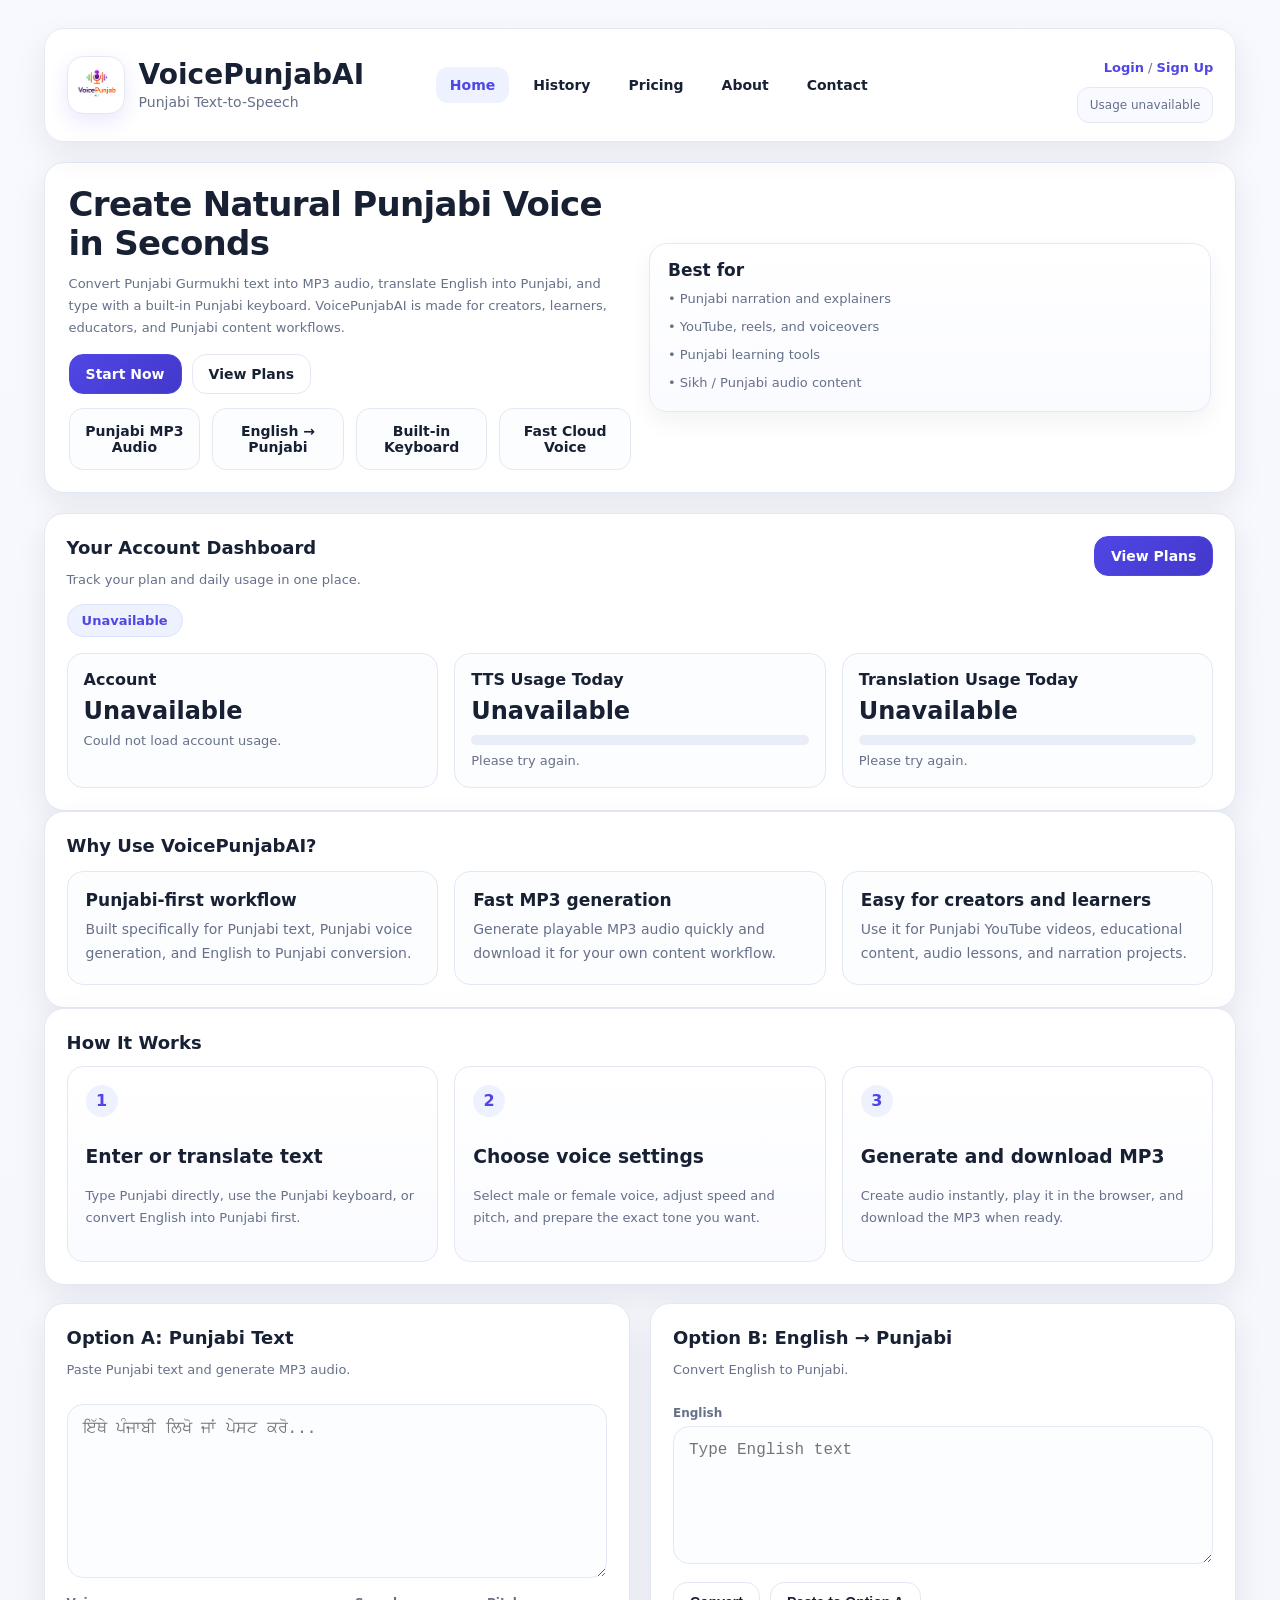
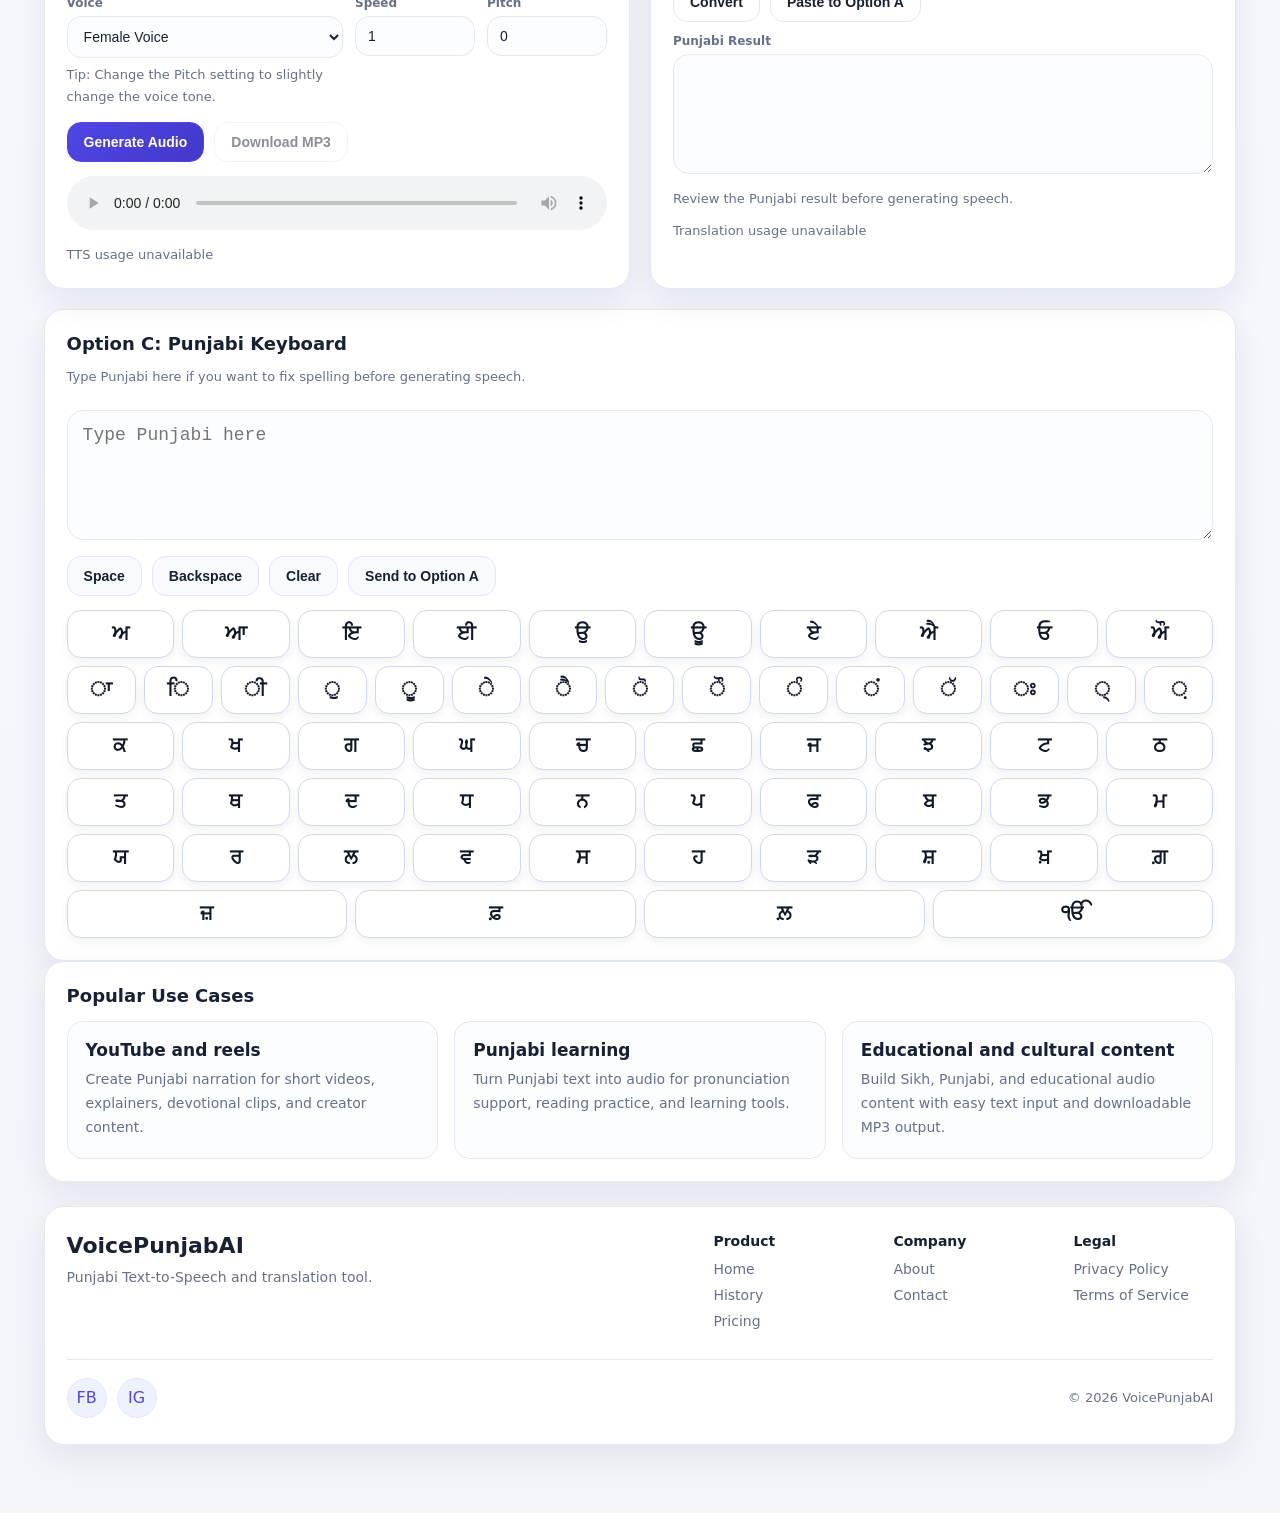
==== index.html @ 2df95a72 "voicepunjab frontend update" ====
<!DOCTYPE html>
<html lang="en">
<head>
  <meta charset="UTF-8" />
  <meta name="viewport" content="width=device-width, initial-scale=1.0" />
  <title>VoicePunjabAI Punjabi TTS</title>
  <meta
    name="description"
    content="VoicePunjabAI converts Punjabi Gurmukhi text into natural MP3 voice. Translate English to Punjabi, use the Punjabi keyboard, and download audio instantly."
  />
  <link rel="stylesheet" href="css/style.css" />
  <style>
    .usage-card {
      margin-top: 20px;
    }

    .usage-top {
      display: flex;
      justify-content: space-between;
      align-items: flex-start;
      gap: 16px;
      flex-wrap: wrap;
      margin-bottom: 16px;
    }

    .plan-badge {
      display: inline-flex;
      align-items: center;
      gap: 8px;
      padding: 8px 14px;
      border-radius: 999px;
      background: var(--primary-soft);
      color: var(--primary);
      border: 1px solid #dbe4ff;
      font-weight: 800;
      font-size: 13px;
    }

    .usage-grid {
      display: grid;
      grid-template-columns: repeat(3, 1fr);
      gap: 16px;
    }

    .usage-box {
      border: 1px solid var(--border);
      border-radius: 16px;
      padding: 16px;
      background: #fcfdff;
    }

    .usage-box h3 {
      margin: 0 0 8px;
      font-size: 16px;
    }

    .usage-big {
      font-size: 24px;
      font-weight: 800;
      margin: 6px 0;
    }

    .progress-wrap {
      width: 100%;
      height: 10px;
      background: #e9edf8;
      border-radius: 999px;
      overflow: hidden;
      margin-top: 10px;
    }

    .progress-bar {
      height: 100%;
      background: linear-gradient(135deg, var(--primary) 0%, var(--primary-dark) 100%);
      width: 0%;
      transition: width 0.3s ease;
    }

    .usage-note {
      margin-top: 6px;
      font-size: 13px;
      color: var(--muted);
      line-height: 1.5;
    }

    .upgrade-btn {
      text-decoration: none;
      display: inline-block;
      padding: 11px 16px;
      border-radius: 14px;
      font-weight: 800;
      font-size: 14px;
      background: linear-gradient(135deg, var(--primary) 0%, var(--primary-dark) 100%);
      border: 1px solid var(--primary);
      color: #fff;
      transition: .2s ease;
    }

    .upgrade-btn:hover {
      box-shadow: 0 10px 20px rgba(79,70,229,.24);
      transform: translateY(-1px);
    }

    .account-email {
      margin-top: 6px;
      font-size: 13px;
      color: var(--muted);
      word-break: break-word;
    }

    .header-right {
      display: flex;
      flex-direction: column;
      align-items: flex-end;
      gap: 8px;
      min-width: 260px;
    }

    .header-usage {
      font-size: 12px;
      color: var(--muted);
      text-align: right;
      line-height: 1.5;
      background: #f8faff;
      border: 1px solid var(--border);
      border-radius: 12px;
      padding: 8px 12px;
      max-width: 320px;
    }

    .header-usage strong {
      color: var(--text);
    }

    .feature-grid-3 {
      display: grid;
      grid-template-columns: repeat(3, 1fr);
      gap: 16px;
      margin-top: 14px;
    }

    .feature-box {
      border: 1px solid var(--border);
      border-radius: 16px;
      padding: 18px;
      background: #fcfdff;
    }

    .feature-box h3 {
      margin: 0 0 8px;
      font-size: 17px;
    }

    .feature-box p {
      margin: 0;
      color: var(--muted);
      line-height: 1.7;
      font-size: 14px;
    }

    .steps-grid {
      display: grid;
      grid-template-columns: repeat(3, 1fr);
      gap: 16px;
      margin-top: 12px;
    }

    .step-box {
      border: 1px solid var(--border);
      border-radius: 16px;
      padding: 18px;
      background: linear-gradient(180deg, #ffffff 0%, #fafbff 100%);
    }

    .step-no {
      display: inline-flex;
      align-items: center;
      justify-content: center;
      width: 32px;
      height: 32px;
      border-radius: 50%;
      background: var(--primary-soft);
      color: var(--primary);
      font-weight: 800;
      margin-bottom: 10px;
    }

    .trust-strip {
      display: grid;
      grid-template-columns: repeat(4, 1fr);
      gap: 12px;
      margin-top: 14px;
    }

    .trust-pill {
      border: 1px solid var(--border);
      border-radius: 14px;
      padding: 14px;
      background: #fcfdff;
      font-size: 14px;
      font-weight: 700;
      text-align: center;
    }

    .prefill-note {
      margin-top: 12px;
      padding: 12px 14px;
      border-radius: 14px;
      background: #eef7ff;
      border: 1px solid #d8e9ff;
      color: #24507a;
      display: none;
    }

    @media (max-width: 980px) {
      .header-right {
        width: 100%;
        align-items: flex-start;
      }

      .header-usage {
        text-align: left;
        max-width: 100%;
      }
    }

    @media (max-width: 900px) {
      .usage-grid,
      .feature-grid-3,
      .steps-grid,
      .trust-strip {
        grid-template-columns: 1fr;
      }
    }
  </style>
</head>
<body>
  <div class="wrap">

    <header class="topbar">
      <div class="brand">
        <a href="index.html" class="brand-link">
          <div class="logo-wrap">
            <img src="images/logo.png" alt="VoicePunjabAI logo" class="site-logo" />
          </div>
          <div>
            <div class="title">VoicePunjabAI</div>
            <div class="subtitle">Punjabi Text-to-Speech</div>
          </div>
        </a>
      </div>

      <nav class="nav">
        <a href="index.html" class="active">Home</a>
        <a href="history.html">History</a>
        <a href="pricing.html">Pricing</a>
        <a href="about.html">About</a>
        <a href="contact.html">Contact</a>
      </nav>

      <div class="header-right">
        <div id="authArea" class="small"></div>
        <div id="headerUsage" class="header-usage">Loading usage...</div>
      </div>
    </header>

    <section class="card hero-card">
      <div class="hero-flex">
        <div class="hero-left">
          <h1 class="hero-title">Create Natural Punjabi Voice in Seconds</h1>

          <p class="small hero-text">
            Convert Punjabi Gurmukhi text into MP3 audio, translate English into Punjabi,
            and type with a built-in Punjabi keyboard. VoicePunjabAI is made for creators,
            learners, educators, and Punjabi content workflows.
          </p>

          <div class="btnrow hero-actions">
            <a href="#toolStart" class="btn-link primary">Start Now</a>
            <a href="pricing.html" class="btn-link secondary">View Plans</a>
          </div>

          <div class="trust-strip">
            <div class="trust-pill">Punjabi MP3 Audio</div>
            <div class="trust-pill">English → Punjabi</div>
            <div class="trust-pill">Built-in Keyboard</div>
            <div class="trust-pill">Fast Cloud Voice</div>
          </div>
        </div>

        <div class="hero-right">
          <div class="hero-mini-box">
            <h3>Best for</h3>
            <p class="small">• Punjabi narration and explainers</p>
            <p class="small">• YouTube, reels, and voiceovers</p>
            <p class="small">• Punjabi learning tools</p>
            <p class="small">• Sikh / Punjabi audio content</p>
          </div>
        </div>
      </div>
    </section>

    <section class="card usage-card">
      <div class="usage-top">
        <div>
          <h2>Your Account Dashboard</h2>
          <p class="small">Track your plan and daily usage in one place.</p>
          <div class="plan-badge" id="planBadge">Guest Plan</div>
        </div>

        <div>
          <a href="pricing.html" class="upgrade-btn">View Plans</a>
        </div>
      </div>

      <div class="usage-grid">
        <div class="usage-box">
          <h3>Account</h3>
          <div class="usage-big" id="accountName">Guest User</div>
          <div class="usage-note" id="welcomeText">Using guest limits.</div>
          <div class="account-email" id="accountEmail"></div>
        </div>

        <div class="usage-box">
          <h3>TTS Usage Today</h3>
          <div class="usage-big" id="ttsUsageBig">0 / 0</div>
          <div class="progress-wrap">
            <div class="progress-bar" id="ttsProgress"></div>
          </div>
          <div class="usage-note" id="ttsUsageNote">Loading...</div>
        </div>

        <div class="usage-box">
          <h3>Translation Usage Today</h3>
          <div class="usage-big" id="translateUsageBig">0 / 0</div>
          <div class="progress-wrap">
            <div class="progress-bar" id="translateProgress"></div>
          </div>
          <div class="usage-note" id="translateUsageNote">Loading...</div>
        </div>
      </div>
    </section>

    <section class="card">
      <h2>Why Use VoicePunjabAI?</h2>
      <div class="feature-grid-3">
        <div class="feature-box">
          <h3>Punjabi-first workflow</h3>
          <p>
            Built specifically for Punjabi text, Punjabi voice generation, and English to Punjabi conversion.
          </p>
        </div>

        <div class="feature-box">
          <h3>Fast MP3 generation</h3>
          <p>
            Generate playable MP3 audio quickly and download it for your own content workflow.
          </p>
        </div>

        <div class="feature-box">
          <h3>Easy for creators and learners</h3>
          <p>
            Use it for Punjabi YouTube videos, educational content, audio lessons, and narration projects.
          </p>
        </div>
      </div>
    </section>

    <section class="card">
      <h2>How It Works</h2>
      <div class="steps-grid">
        <div class="step-box">
          <div class="step-no">1</div>
          <h3>Enter or translate text</h3>
          <p class="small">
            Type Punjabi directly, use the Punjabi keyboard, or convert English into Punjabi first.
          </p>
        </div>

        <div class="step-box">
          <div class="step-no">2</div>
          <h3>Choose voice settings</h3>
          <p class="small">
            Select male or female voice, adjust speed and pitch, and prepare the exact tone you want.
          </p>
        </div>

        <div class="step-box">
          <div class="step-no">3</div>
          <h3>Generate and download MP3</h3>
          <p class="small">
            Create audio instantly, play it in the browser, and download the MP3 when ready.
          </p>
        </div>
      </div>
    </section>

    <main class="grid" id="toolStart">
      <section class="card">
        <div class="option-head">
          <div>
            <h2>Option A: Punjabi Text</h2>
            <p class="small">Paste Punjabi text and generate MP3 audio.</p>
          </div>
        </div>

        <div id="prefillNote" class="prefill-note">
          Previous history item loaded here. Review it and generate again if needed.
        </div>

        <textarea
          id="textA"
          rows="8"
          placeholder="ਇੱਥੇ ਪੰਜਾਬੀ ਲਿਖੋ ਜਾਂ ਪੇਸਟ ਕਰੋ..."
        ></textarea>

        <div class="row3">
          <div>
            <label>Voice</label>
            <select id="voiceA">
              <option value="pa-IN-Standard-A">Female Voice</option>
              <option value="pa-IN-Standard-B">Male Voice</option>
            </select>
            <div class="small" style="margin-top:6px;">
              Tip: Change the Pitch setting to slightly change the voice tone.
            </div>
          </div>

          <div>
            <label>Speed</label>
            <input id="speedA" type="number" value="1" step="0.1" min="0.75" max="1.25" />
          </div>

          <div>
            <label>Pitch</label>
            <input id="pitchA" type="number" value="0" min="-5" max="5" />
          </div>
        </div>

        <div class="btnrow">
          <button id="btnGenA" class="primary" type="button">Generate Audio</button>
          <button id="btnDlA" type="button" disabled>Download MP3</button>
        </div>

        <audio id="playerA" controls preload="none"></audio>

        <div id="ttsUsage" class="small">TTS usage today: loading...</div>
      </section>

      <section class="card">
        <div class="option-head">
          <div>
            <h2>Option B: English → Punjabi</h2>
            <p class="small">Convert English to Punjabi.</p>
          </div>
        </div>

        <label class="labelBlock">English</label>
        <textarea
          id="textB"
          rows="6"
          placeholder="Type English text"
        ></textarea>

        <div class="btnrow">
          <button id="btnConvert" type="button">Convert</button>
          <button id="btnPasteToA" type="button">Paste to Option A</button>
        </div>

        <label class="labelBlock">Punjabi Result</label>
        <textarea id="convertedB" rows="5"></textarea>

        <div id="convertNote" class="small">Review the Punjabi result before generating speech.</div>
        <div id="translateUsage" class="small">Translation usage today: loading...</div>
      </section>
    </main>

    <section class="card keyboard-card">
      <div class="option-head">
        <div>
          <h2>Option C: Punjabi Keyboard</h2>
          <div class="small keyboard-help">
            Type Punjabi here if you want to fix spelling before generating speech.
          </div>
        </div>
      </div>

      <textarea id="keyboardText" rows="4" placeholder="Type Punjabi here"></textarea>

      <div class="btnrow keyboard-actions">
        <button id="btnSpace" type="button">Space</button>
        <button id="btnBackspace" type="button">Backspace</button>
        <button id="btnClearKeyboard" type="button">Clear</button>
        <button id="btnSendKeyboardToA" type="button">Send to Option A</button>
      </div>

      <div id="keyboard" class="keyboard"></div>
    </section>

    <section class="card">
      <h2>Popular Use Cases</h2>
      <div class="feature-grid-3">
        <div class="feature-box">
          <h3>YouTube and reels</h3>
          <p>Create Punjabi narration for short videos, explainers, devotional clips, and creator content.</p>
        </div>

        <div class="feature-box">
          <h3>Punjabi learning</h3>
          <p>Turn Punjabi text into audio for pronunciation support, reading practice, and learning tools.</p>
        </div>

        <div class="feature-box">
          <h3>Educational and cultural content</h3>
          <p>Build Sikh, Punjabi, and educational audio content with easy text input and downloadable MP3 output.</p>
        </div>
      </div>
    </section>

    <footer class="site-footer">
      <div class="footer-top">
        <div class="footer-brand">
          <div class="footer-title">VoicePunjabAI</div>
          <p class="footer-text">Punjabi Text-to-Speech and translation tool.</p>
        </div>

        <div class="footer-links">
          <div class="footer-col">
            <h3>Product</h3>
            <a href="index.html">Home</a>
            <a href="history.html">History</a>
            <a href="pricing.html">Pricing</a>
          </div>

          <div class="footer-col">
            <h3>Company</h3>
            <a href="about.html">About</a>
            <a href="contact.html">Contact</a>
          </div>

          <div class="footer-col">
            <h3>Legal</h3>
            <a href="privacy.html">Privacy Policy</a>
            <a href="terms.html">Terms of Service</a>
          </div>
        </div>
      </div>

      <div class="footer-bottom">
        <div class="socials">
          <a
            href="https://www.facebook.com/profile.php?id=61582754938512"
            class="social-icon"
            target="_blank"
            rel="noopener noreferrer"
            aria-label="Facebook"
          >FB</a>

          <a
            href="https://www.instagram.com/voicepunjabai/"
            class="social-icon"
            target="_blank"
            rel="noopener noreferrer"
            aria-label="Instagram"
          >IG</a>
        </div>

        <div class="footer-note">© 2026 VoicePunjabAI</div>
      </div>
    </footer>
  </div>

  <script>
    const CLOUD_RUN = "https://voicepunjab-api-777821135954.us-central1.run.app";
    const API_BASE = CLOUD_RUN;

    const textA = document.getElementById("textA");
    const voiceA = document.getElementById("voiceA");
    const speedA = document.getElementById("speedA");
    const pitchA = document.getElementById("pitchA");
    const btnGenA = document.getElementById("btnGenA");
    const btnDlA = document.getElementById("btnDlA");
    const playerA = document.getElementById("playerA");

    const textB = document.getElementById("textB");
    const btnConvert = document.getElementById("btnConvert");
    const btnPasteToA = document.getElementById("btnPasteToA");
    const convertedB = document.getElementById("convertedB");
    const convertNote = document.getElementById("convertNote");

    const keyboardText = document.getElementById("keyboardText");
    const keyboard = document.getElementById("keyboard");
    const btnSpace = document.getElementById("btnSpace");
    const btnBackspace = document.getElementById("btnBackspace");
    const btnClearKeyboard = document.getElementById("btnClearKeyboard");
    const btnSendKeyboardToA = document.getElementById("btnSendKeyboardToA");

    const ttsUsage = document.getElementById("ttsUsage");
    const translateUsage = document.getElementById("translateUsage");
    const authArea = document.getElementById("authArea");
    const headerUsage = document.getElementById("headerUsage");

    const planBadge = document.getElementById("planBadge");
    const accountName = document.getElementById("accountName");
    const accountEmail = document.getElementById("accountEmail");
    const welcomeText = document.getElementById("welcomeText");
    const ttsUsageBig = document.getElementById("ttsUsageBig");
    const ttsProgress = document.getElementById("ttsProgress");
    const ttsUsageNote = document.getElementById("ttsUsageNote");
    const translateUsageBig = document.getElementById("translateUsageBig");
    const translateProgress = document.getElementById("translateProgress");
    const translateUsageNote = document.getElementById("translateUsageNote");
    const prefillNote = document.getElementById("prefillNote");

    let lastAudioUrl = "";

    function getToken() {
      return localStorage.getItem("vp_token") || "";
    }

    function getSavedUser() {
      try {
        return JSON.parse(localStorage.getItem("vp_user") || "null");
      } catch {
        return null;
      }
    }

    function logoutUser() {
      localStorage.removeItem("vp_token");
      localStorage.removeItem("vp_user");
      window.location.href = "index.html";
    }

    function renderAuthArea() {
      const user = getSavedUser();

      if (user) {
        authArea.innerHTML = `
          Logged in as <strong>${user.name}</strong> (${user.plan})
          <button id="logoutBtn" type="button" style="margin-left:10px;">Logout</button>
        `;
        const logoutBtn = document.getElementById("logoutBtn");
        if (logoutBtn) {
          logoutBtn.addEventListener("click", logoutUser);
        }
      } else {
        authArea.innerHTML = `
          <a href="login.html">Login</a> /
          <a href="signup.html">Sign Up</a>
        `;
      }
    }

    function capitalizePlan(plan) {
      if (!plan) return "Guest";
      return plan.charAt(0).toUpperCase() + plan.slice(1);
    }

    function applyHistoryDraft() {
      try {
        const raw = sessionStorage.getItem("vp_history_draft");
        if (!raw) return;

        const draft = JSON.parse(raw);
        if (draft && typeof draft === "object") {
          textA.value = draft.original_text || "";
          voiceA.value = draft.voice || "pa-IN-Standard-A";
          speedA.value = String(draft.speed ?? 1);
          pitchA.value = String(draft.pitch ?? 0);

          prefillNote.style.display = "block";

          setTimeout(() => {
            document.getElementById("toolStart")?.scrollIntoView({ behavior: "smooth" });
          }, 150);
        }

        sessionStorage.removeItem("vp_history_draft");
      } catch (err) {
        sessionStorage.removeItem("vp_history_draft");
      }
    }

    async function checkHealth() {
      try {
        await fetch(API_BASE + "/health", { cache: "no-store" });
      } catch (err) {
        console.log("Health check failed");
      }
    }

    async function loadUsage() {
      try {
        const token = getToken();
        const user = getSavedUser();

        const res = await fetch(API_BASE + "/api/usage", {
          cache: "no-store",
          headers: token
            ? { Authorization: "Bearer " + token }
            : {}
        });

        if (!res.ok) throw new Error("usage failed");

        const data = await res.json();

        const ttsPercent = data.tts.limit
          ? Math.min(100, Math.round((data.tts.used / data.tts.limit) * 100))
          : 0;

        const translatePercent = data.translate.limit
          ? Math.min(100, Math.round((data.translate.used / data.translate.limit) * 100))
          : 0;

        ttsUsage.textContent =
          "TTS usage today: " +
          data.tts.used +
          " / " +
          data.tts.limit +
          " characters (" +
          data.tts.remaining +
          " left)";

        translateUsage.textContent =
          "Translation usage today: " +
          data.translate.used +
          " / " +
          data.translate.limit +
          " characters (" +
          data.translate.remaining +
          " left)";

        headerUsage.innerHTML =
          "<strong>Plan:</strong> " + capitalizePlan(data.plan) +
          " &nbsp;|&nbsp; <strong>TTS:</strong> " + data.tts.used + "/" + data.tts.limit +
          " &nbsp;|&nbsp; <strong>Translate:</strong> " + data.translate.used + "/" + data.translate.limit;

        planBadge.textContent = capitalizePlan(data.plan) + " Plan";
        accountName.textContent = user?.name || "Guest User";
        accountEmail.textContent = user?.email || "";
        welcomeText.textContent =
          data.plan === "guest"
            ? "Using guest limits."
            : "Your account usage is tracked by plan.";

        ttsUsageBig.textContent = `${data.tts.used} / ${data.tts.limit}`;
        ttsProgress.style.width = ttsPercent + "%";
        ttsUsageNote.textContent = `${data.tts.remaining} characters left today`;

        translateUsageBig.textContent = `${data.translate.used} / ${data.translate.limit}`;
        translateProgress.style.width = translatePercent + "%";
        translateUsageNote.textContent = `${data.translate.remaining} characters left today`;
      } catch (e) {
        ttsUsage.textContent = "TTS usage unavailable";
        translateUsage.textContent = "Translation usage unavailable";

        headerUsage.textContent = "Usage unavailable";

        planBadge.textContent = "Unavailable";
        accountName.textContent = "Unavailable";
        accountEmail.textContent = "";
        welcomeText.textContent = "Could not load account usage.";
        ttsUsageBig.textContent = "Unavailable";
        translateUsageBig.textContent = "Unavailable";
        ttsUsageNote.textContent = "Please try again.";
        translateUsageNote.textContent = "Please try again.";
        ttsProgress.style.width = "0%";
        translateProgress.style.width = "0%";
      }
    }

    async function convertEnglishToPunjabi() {
      const raw = textB.value.trim();
      if (!raw) {
        convertedB.value = "";
        convertNote.textContent = "Please type English text first.";
        return;
      }

      convertNote.textContent = "Converting...";

      try {
        const token = getToken();

        const res = await fetch(API_BASE + "/api/convert", {
          method: "POST",
          headers: {
            "Content-Type": "application/json",
            ...(token ? { Authorization: "Bearer " + token } : {})
          },
          body: JSON.stringify({
            text: raw,
            mode: "english"
          })
        });

        const data = await res.json();

        if (!res.ok) {
          throw new Error(data.note || data.error || "Convert failed");
        }

        convertedB.value = data.gurmukhi || "";
        convertNote.textContent = data.note || "Converted successfully.";
        loadUsage();
      } catch (err) {
        convertedB.value = raw;
        convertNote.textContent = err.message || "Convert failed.";
      }
    }

    async function generateTTS() {
      const text = textA.value.trim();
      if (!text) {
        alert("Please type or paste Punjabi text first.");
        return;
      }

      btnGenA.disabled = true;
      btnDlA.disabled = true;
      lastAudioUrl = "";

      try {
        const token = getToken();

        const res = await fetch(API_BASE + "/api/tts", {
          method: "POST",
          headers: {
            "Content-Type": "application/json",
            ...(token ? { Authorization: "Bearer " + token } : {})
          },
          body: JSON.stringify({
            text: text,
            voice: voiceA.value,
            speed: Number(speedA.value || 1),
            pitch: Number(pitchA.value || 0)
          })
        });

        const data = await res.json();

        if (!res.ok) {
          throw new Error(data.error || data.details || "TTS failed");
        }

        if (!data.audioBase64) {
          throw new Error("No audio returned from server.");
        }

        const audioSrc = `data:audio/mp3;base64,${data.audioBase64}`;
        lastAudioUrl = audioSrc;

        playerA.src = audioSrc;
        playerA.load();

        try {
          await playerA.play();
        } catch (playErr) {
          console.log("Audio autoplay blocked until user interacts again.");
        }

        btnDlA.disabled = false;
        loadUsage();
      } catch (err) {
        alert("TTS failed: " + (err.message || "Unknown error"));
        console.error(err);
      } finally {
        btnGenA.disabled = false;
      }
    }

    function insertAtCursor(textarea, value) {
      const start = textarea.selectionStart;
      const end = textarea.selectionEnd;
      const current = textarea.value;

      textarea.value = current.slice(0, start) + value + current.slice(end);
      textarea.focus();
      textarea.selectionStart = textarea.selectionEnd = start + value.length;
    }

    const rows = [
      ["ਅ","ਆ","ਇ","ਈ","ਉ","ਊ","ਏ","ਐ","ਓ","ਔ"],
      ["ਾ","ਿ","ੀ","ੁ","ੂ","ੇ","ੈ","ੋ","ੌ","ੰ","ਂ","ੱ","ਃ","੍","਼"],
      ["ਕ","ਖ","ਗ","ਘ","ਚ","ਛ","ਜ","ਝ","ਟ","ਠ"],
      ["ਤ","ਥ","ਦ","ਧ","ਨ","ਪ","ਫ","ਬ","ਭ","ਮ"],
      ["ਯ","ਰ","ਲ","ਵ","ਸ","ਹ","ੜ","ਸ਼","ਖ਼","ਗ਼"],
      ["ਜ਼","ਫ਼","ਲ਼","ੴ"]
    ];

    function buildKeyboard() {
      keyboard.innerHTML = "";

      rows.forEach(r => {
        const row = document.createElement("div");
        row.className = "keyboard-row";

        r.forEach(c => {
          const b = document.createElement("button");
          b.className = "key";
          b.type = "button";
          b.textContent = c;
          b.addEventListener("click", () => insertAtCursor(keyboardText, c));
          row.appendChild(b);
        });

        keyboard.appendChild(row);
      });
    }

    btnConvert.addEventListener("click", convertEnglishToPunjabi);

    btnPasteToA.addEventListener("click", () => {
      textA.value = convertedB.value;
      textA.focus();
    });

    btnGenA.addEventListener("click", generateTTS);

    btnDlA.addEventListener("click", () => {
      if (!lastAudioUrl) return;
      const a = document.createElement("a");
      a.href = lastAudioUrl;
      a.download = "voicepunjab.mp3";
      a.click();
    });

    btnSpace.addEventListener("click", () => {
      insertAtCursor(keyboardText, " ");
    });

    btnBackspace.addEventListener("click", () => {
      const start = keyboardText.selectionStart;
      const end = keyboardText.selectionEnd;
      const current = keyboardText.value;

      if (start !== end) {
        keyboardText.value = current.slice(0, start) + current.slice(end);
        keyboardText.selectionStart = keyboardText.selectionEnd = start;
      } else if (start > 0) {
        keyboardText.value = current.slice(0, start - 1) + current.slice(end);
        keyboardText.selectionStart = keyboardText.selectionEnd = start - 1;
      }

      keyboardText.focus();
    });

    btnClearKeyboard.addEventListener("click", () => {
      keyboardText.value = "";
      keyboardText.focus();
    });

    btnSendKeyboardToA.addEventListener("click", () => {
      textA.value = keyboardText.value;
      textA.focus();
    });

    buildKeyboard();
    renderAuthArea();
    applyHistoryDraft();
    checkHealth();
    loadUsage();
  </script>
</body>
</html>
---- css/style.css ----
:root{
  --bg:#f5f7fc;
  --card:#ffffff;
  --text:#182033;
  --muted:#667089;
  --border:#e3e8f4;
  --shadow:0 12px 32px rgba(15, 23, 42, 0.08);
  --radius:20px;
  --primary:#4f46e5;
  --primary-dark:#4338ca;
  --primary-soft:#eef2ff;
  --success-bg:#ecfdf3;
  --success-border:#bbf7d0;
  --success-text:#15803d;
  --danger-bg:#fff1f2;
  --danger-border:#fecdd3;
  --danger-text:#be123c;
}

*{
  box-sizing:border-box;
}

html{
  scroll-behavior:smooth;
}

body{
  margin:0;
  font-family:Inter, system-ui, -apple-system, Segoe UI, Roboto, Arial, sans-serif;
  background:linear-gradient(180deg,#f8f9ff 0%, #f3f5fb 100%);
  color:var(--text);
}

.wrap{
  max-width:1400px;
  width:96%;
  margin:28px auto;
  padding:0 18px 40px;
}

.topbar{
  display:grid;
  grid-template-columns:auto 1fr auto;
  align-items:center;
  gap:18px;
  padding:18px 22px;
  border-radius:var(--radius);
  background:rgba(255,255,255,0.9);
  box-shadow:var(--shadow);
  border:1px solid var(--border);
  backdrop-filter:blur(10px);
}

.brand{
  display:flex;
  align-items:center;
  gap:14px;
  justify-self:start;
}

.brand-link{
  display:flex;
  align-items:center;
  gap:14px;
  text-decoration:none;
  color:inherit;
}

.logo-wrap{
  width:58px;
  height:58px;
  border-radius:16px;
  background:#ffffff;
  border:1px solid var(--border);
  box-shadow:0 8px 20px rgba(79,70,229,.12);
  display:flex;
  align-items:center;
  justify-content:center;
  overflow:hidden;
  flex-shrink:0;
}

.site-logo{
  width:100%;
  height:100%;
  object-fit:contain;
  display:block;
}

.title{
  font-weight:800;
  font-size:28px;
  line-height:1.1;
}

.subtitle{
  color:var(--muted);
  font-size:14px;
  margin-top:3px;
}

.nav{
  display:flex;
  align-items:center;
  gap:10px;
  flex-wrap:wrap;
  justify-content:center;
  flex:1;
}

.nav a{
  text-decoration:none;
  color:var(--text);
  font-size:14px;
  font-weight:700;
  padding:10px 14px;
  border-radius:12px;
  transition:.2s ease;
}

.nav a:hover{
  background:var(--primary-soft);
  color:var(--primary);
}

.nav a.active{
  background:var(--primary-soft);
  color:var(--primary);
}

.header-right{
  display:flex;
  align-items:center;
  gap:14px;
  justify-self:end;
}

.status{
  padding:10px 14px;
  border-radius:999px;
  border:1px solid var(--border);
  background:#f7f8fd;
  color:var(--muted);
  font-weight:700;
  font-size:13px;
  justify-self:end;
}

.status.ok{
  background:var(--success-bg);
  border-color:var(--success-border);
  color:var(--success-text);
}

.status.bad{
  background:var(--danger-bg);
  border-color:var(--danger-border);
  color:var(--danger-text);
}

.intro-strip{
  margin-top:16px;
  padding:14px 18px;
  border-radius:16px;
  background:linear-gradient(90deg,#eef2ff 0%, #f8faff 100%);
  border:1px solid #dbe4ff;
  color:#334155;
  box-shadow:0 6px 20px rgba(79,70,229,.06);
}

.intro-strip p{
  margin:0;
  font-size:14px;
  line-height:1.7;
}

.grid{
  margin-top:18px;
  display:grid;
  grid-template-columns:1fr 1fr;
  gap:20px;
}

.card{
  background:var(--card);
  border:1px solid var(--border);
  border-radius:var(--radius);
  box-shadow:var(--shadow);
  padding:22px;
}

.hero-card{
  margin-top:20px;
  padding:22px 24px;
}

.hero-flex{
  display:flex;
  flex-wrap:wrap;
  gap:18px;
  align-items:center;
  justify-content:space-between;
}

.hero-left{
  flex:1;
  min-width:280px;
}

.hero-right{
  flex:1;
  min-width:260px;
}

.hero-title{
  margin:0 0 10px;
  font-size:34px;
  line-height:1.15;
  font-weight:800;
  letter-spacing:-0.02em;
}

.hero-text{
  font-size:15px;
  max-width:680px;
  margin-top:0;
  line-height:1.7;
}

.hero-actions{
  margin-top:14px;
}

.btn-link{
  text-decoration:none;
  display:inline-block;
  padding:11px 16px;
  border-radius:14px;
  font-weight:800;
  font-size:14px;
  transition:.2s ease;
}

.btn-link.primary{
  background:linear-gradient(135deg,var(--primary) 0%, var(--primary-dark) 100%);
  border:1px solid var(--primary);
  color:#fff;
}

.btn-link.primary:hover{
  box-shadow:0 10px 20px rgba(79,70,229,.24);
  transform:translateY(-1px);
}

.btn-link.secondary{
  border:1px solid var(--border);
  color:var(--text);
  background:#fff;
}

.btn-link.secondary:hover{
  transform:translateY(-1px);
  box-shadow:0 8px 18px rgba(15,23,42,.08);
}

.hero-mini-box{
  border:1px solid var(--border);
  border-radius:18px;
  padding:16px 18px;
  background:linear-gradient(180deg,#ffffff 0%, #fafbff 100%);
  box-shadow:0 10px 24px rgba(15,23,42,.05);
}

.hero-mini-box h3{
  margin:0 0 8px;
  font-size:17px;
}

.hero-mini-box p{
  margin:6px 0 0;
}

.keyboard-card{
  margin-top:20px;
  width:100%;
}

.compact-keyboard-card{
  margin-top:20px;
}

.help-section{
  margin-top:20px;
}

.feature-section{
  margin-top:20px;
}

.page-section{
  margin-top:20px;
}

.page-section p.small{
  max-width:900px;
}

h2{
  margin:0 0 10px;
  font-size:18px;
  line-height:1.3;
}

.option-head{
  display:flex;
  align-items:flex-start;
  justify-content:space-between;
  gap:16px;
  flex-wrap:wrap;
  margin-bottom:10px;
}

.option-tags{
  display:flex;
  gap:8px;
  flex-wrap:wrap;
}

.option-tag{
  padding:8px 12px;
  border-radius:999px;
  background:#eef2ff;
  color:var(--primary);
  border:1px solid #dbe4ff;
  font-size:12px;
  font-weight:700;
  white-space:nowrap;
}

textarea{
  width:100%;
  border:1px solid var(--border);
  border-radius:16px;
  padding:14px 15px;
  font-size:16px;
  resize:vertical;
  outline:none;
  background:#fcfdff;
  color:var(--text);
  transition:.2s ease;
}

textarea:focus,
select:focus,
input:focus{
  border-color:#c7d2fe;
  box-shadow:0 0 0 4px rgba(79,70,229,0.08);
}

#keyboardText{
  font-size:18px;
  min-height:130px;
}

.row3{
  display:grid;
  grid-template-columns:1fr 120px 120px;
  gap:12px;
  margin-top:14px;
}

label{
  display:block;
  font-size:12px;
  color:var(--muted);
  margin-bottom:6px;
  font-weight:700;
}

.labelBlock{
  margin-top:12px;
  display:block;
  font-size:12px;
  color:var(--muted);
  margin-bottom:6px;
  font-weight:700;
}

select,
input{
  width:100%;
  border:1px solid var(--border);
  border-radius:14px;
  padding:11px 12px;
  font-size:14px;
  outline:none;
  background:#fcfdff;
  color:var(--text);
  transition:.2s ease;
}

.btnrow{
  display:flex;
  gap:10px;
  margin-top:14px;
  flex-wrap:wrap;
}

button{
  border:1px solid var(--border);
  border-radius:14px;
  padding:11px 16px;
  cursor:pointer;
  font-weight:800;
  font-size:14px;
  background:#fff;
  color:var(--text);
  transition:.2s ease;
}

button:hover{
  transform:translateY(-1px);
  box-shadow:0 8px 18px rgba(15,23,42,.08);
}

button.primary{
  background:linear-gradient(135deg,var(--primary) 0%, var(--primary-dark) 100%);
  border-color:var(--primary);
  color:#fff;
}

button.primary:hover{
  box-shadow:0 10px 20px rgba(79,70,229,.24);
}

button:disabled{
  opacity:.5;
  cursor:not-allowed;
  transform:none;
  box-shadow:none;
}

audio{
  width:100%;
  margin-top:14px;
  border-radius:14px;
}

.small{
  margin-top:10px;
  font-size:13px;
  color:var(--muted);
  line-height:1.7;
}

.small a{
  color:var(--primary);
  text-decoration:none;
  font-weight:700;
}

.small a:hover{
  text-decoration:underline;
}

.keyboard-help{
  margin-bottom:12px;
}

.keyboard{
  margin-top:14px;
  display:flex;
  flex-direction:column;
  gap:8px;
  width:100%;
}

.keyboard-row{
  display:flex;
  flex-wrap:nowrap;
  gap:8px;
  width:100%;
  justify-content:flex-start;
}

.key{
  min-width:46px;
  height:48px;
  padding:0 8px;
  display:flex;
  align-items:center;
  justify-content:center;
  font-size:20px;
  font-weight:800;
  border-radius:14px;
  border:1px solid #cfd8ee;
  background:#ffffff;
  color:#111827;
  box-shadow:0 4px 10px rgba(0,0,0,0.06);
  transition:all .2s ease;
  flex:1 1 0;
}

.key:hover{
  background:#eef2ff;
  border-color:#4f46e5;
  transform:translateY(-1px);
}

.key:active{
  transform:scale(.97);
  background:#e0e7ff;
}

.keyboard-actions{
  margin-top:12px;
}

.keyboard-actions button{
  background:#f8faff;
}

.help-steps{
  display:grid;
  grid-template-columns:repeat(2,1fr);
  gap:14px;
  margin-top:12px;
}

.help-box{
  border:1px solid var(--border);
  border-radius:16px;
  padding:16px;
  background:linear-gradient(180deg,#ffffff 0%, #fafbff 100%);
}

.help-box h3{
  margin:0 0 6px;
  font-size:16px;
}

.help-box p{
  margin:0;
  color:var(--muted);
  line-height:1.6;
}

.site-footer{
  margin-top:24px;
  padding:26px 22px;
  border-radius:var(--radius);
  background:#ffffff;
  border:1px solid var(--border);
  box-shadow:var(--shadow);
}

.footer-top{
  display:flex;
  justify-content:space-between;
  gap:30px;
  flex-wrap:wrap;
}

.footer-brand{
  max-width:420px;
}

.footer-title{
  font-size:22px;
  font-weight:800;
  margin-bottom:8px;
}

.footer-text{
  margin:0;
  color:var(--muted);
  line-height:1.7;
  font-size:14px;
}

.footer-links{
  display:flex;
  gap:40px;
  flex-wrap:wrap;
}

.footer-col{
  min-width:140px;
}

.footer-col h3{
  margin:0 0 12px;
  font-size:14px;
  font-weight:800;
}

.footer-col a{
  display:block;
  margin-bottom:10px;
  color:var(--muted);
  text-decoration:none;
  font-size:14px;
}

.footer-col a:hover{
  color:var(--primary);
}

.footer-bottom{
  margin-top:20px;
  padding-top:18px;
  border-top:1px solid var(--border);
  display:flex;
  align-items:center;
  justify-content:space-between;
  gap:16px;
  flex-wrap:wrap;
}

.socials{
  display:flex;
  gap:10px;
  flex-wrap:wrap;
}

.social-icon{
  width:40px;
  height:40px;
  border-radius:50%;
  border:1px solid var(--border);
  background:var(--primary-soft);
  color:var(--primary);
  display:flex;
  align-items:center;
  justify-content:center;
  text-decoration:none;
  transition:.2s ease;
}

.social-icon:hover{
  background:var(--primary);
  color:#fff;
  transform:translateY(-2px);
}

.footer-note{
  color:var(--muted);
  font-size:13px;
}

@media (max-width:1100px){
  .wrap{
    max-width:100%;
    width:98%;
  }

  .key{
    min-width:42px;
    font-size:18px;
    height:46px;
  }
}

@media (max-width:980px){
  .topbar{
    display:flex;
    flex-wrap:wrap;
    align-items:flex-start;
  }

  .nav{
    width:100%;
    justify-content:flex-start;
  }

  .header-right{
    width:100%;
    justify-content:flex-start;
    flex-wrap:wrap;
  }

  .status{
    align-self:flex-start;
  }
}

@media (max-width:900px){
  .grid{
    grid-template-columns:1fr;
  }

  .row3{
    grid-template-columns:1fr;
  }

  .keyboard-row{
    flex-wrap:wrap;
  }

  .key{
    flex:0 0 48px;
    min-width:48px;
    width:48px;
    height:48px;
    font-size:20px;
  }

  .help-steps{
    grid-template-columns:1fr;
  }

  .title{
    font-size:24px;
  }

  .hero-title{
    font-size:28px;
  }

  .hero-card{
    padding:18px 16px;
  }
}

@media (max-width:600px){
  .hero-title{
    font-size:24px;
  }

  .hero-text{
    font-size:14px;
  }

  .btn-link{
    width:99%;
    text-align:center;
  }
}
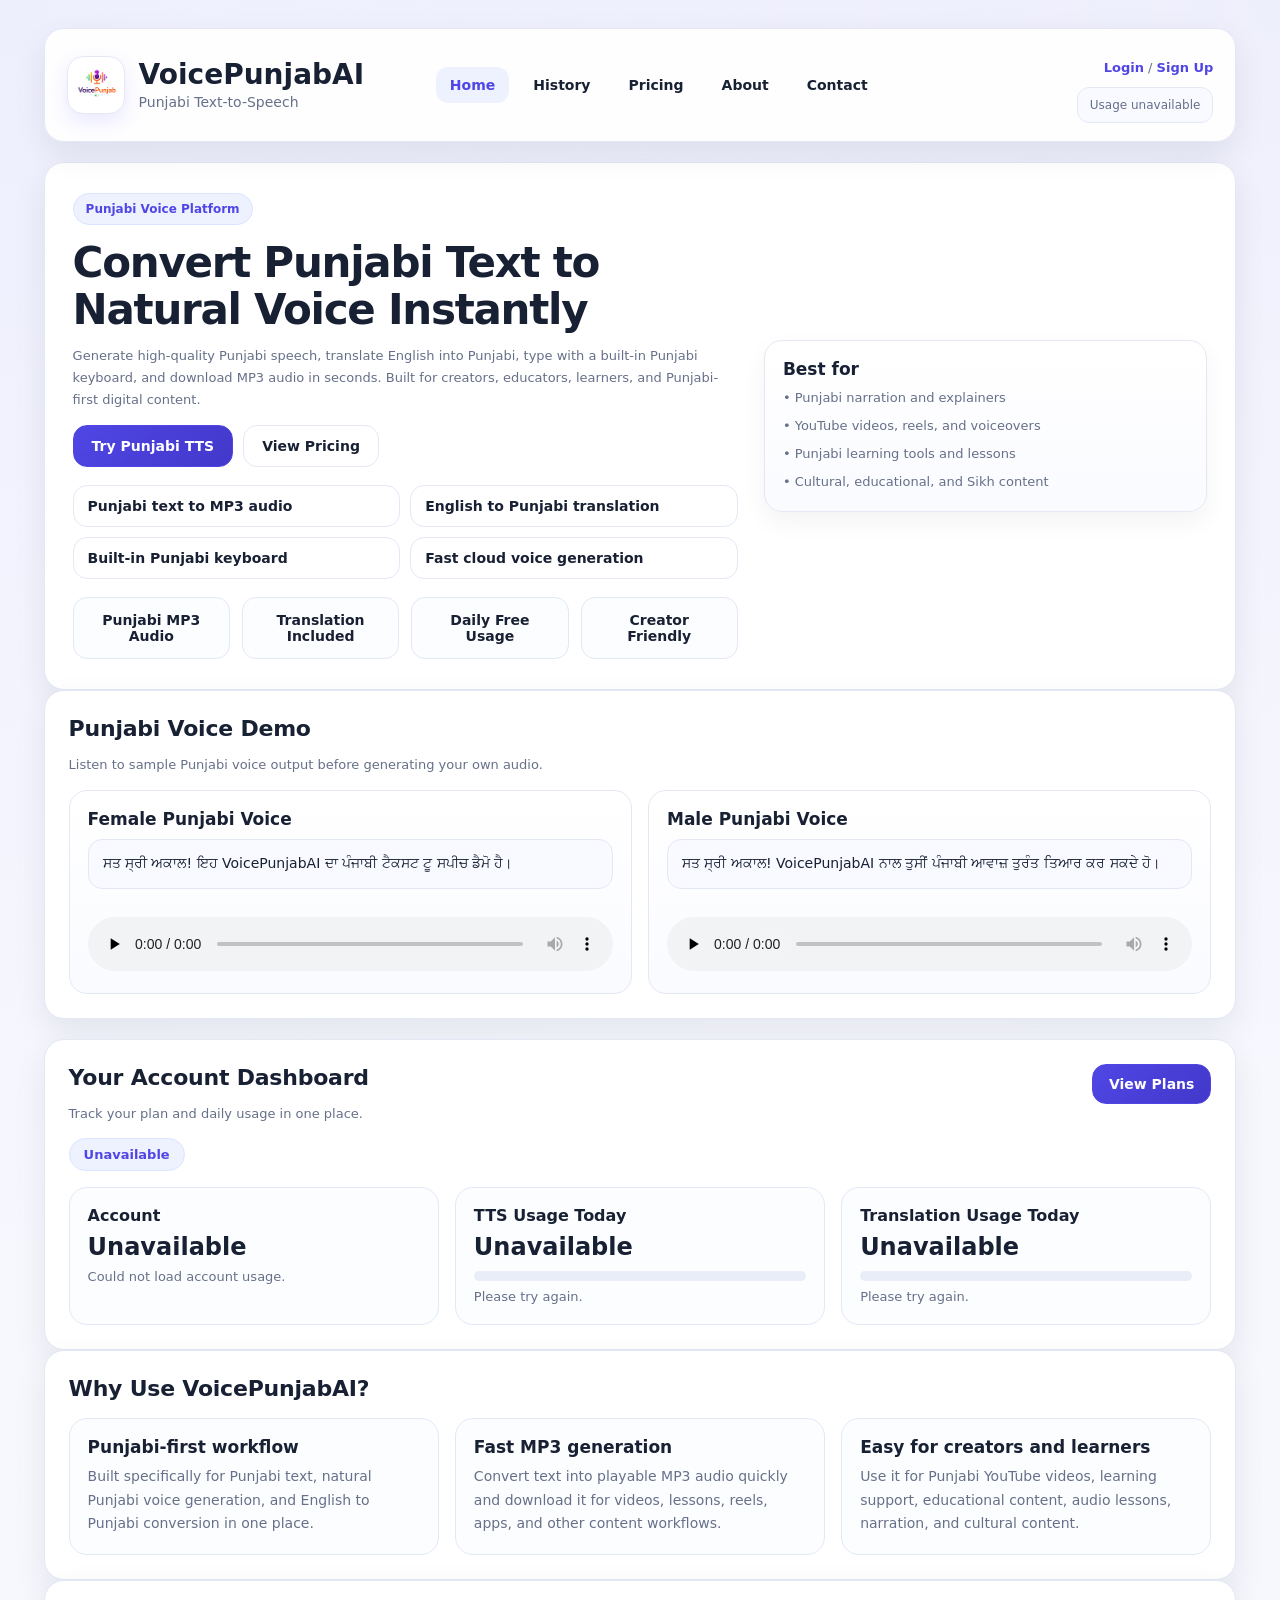
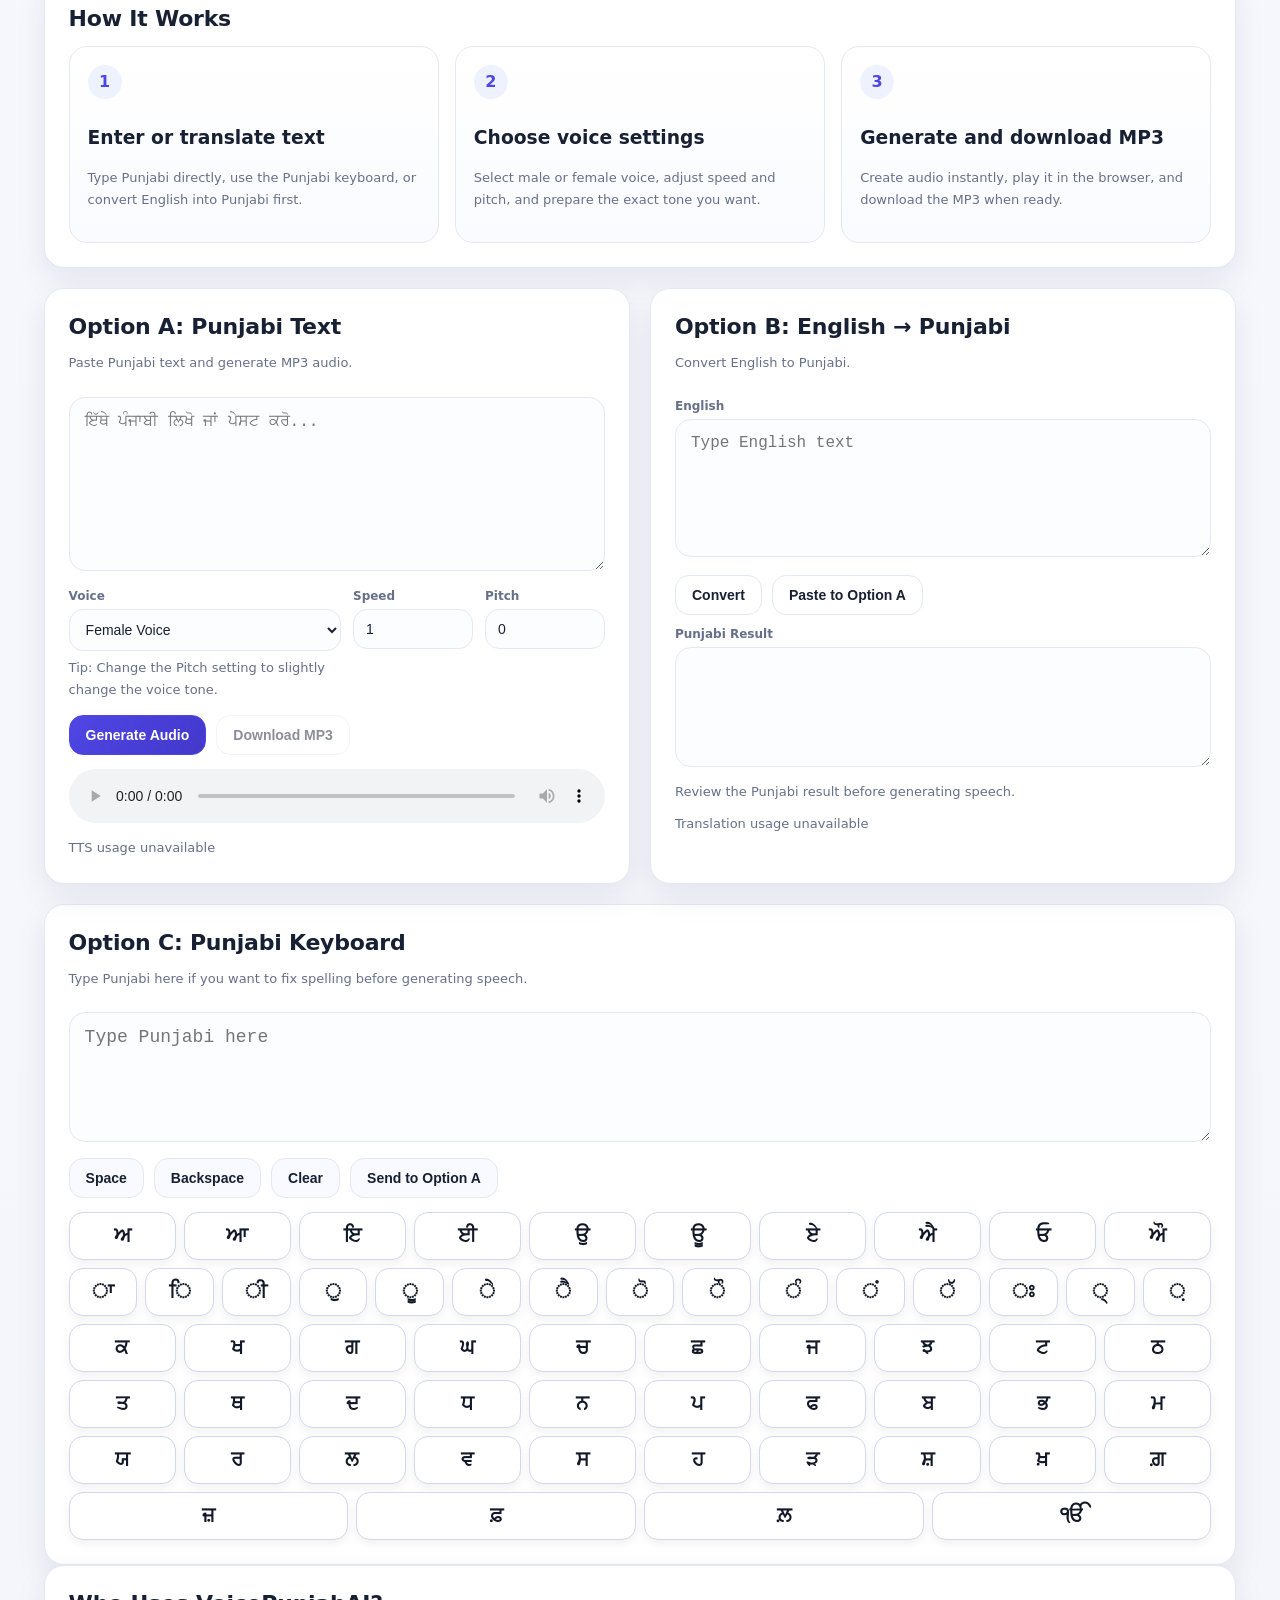
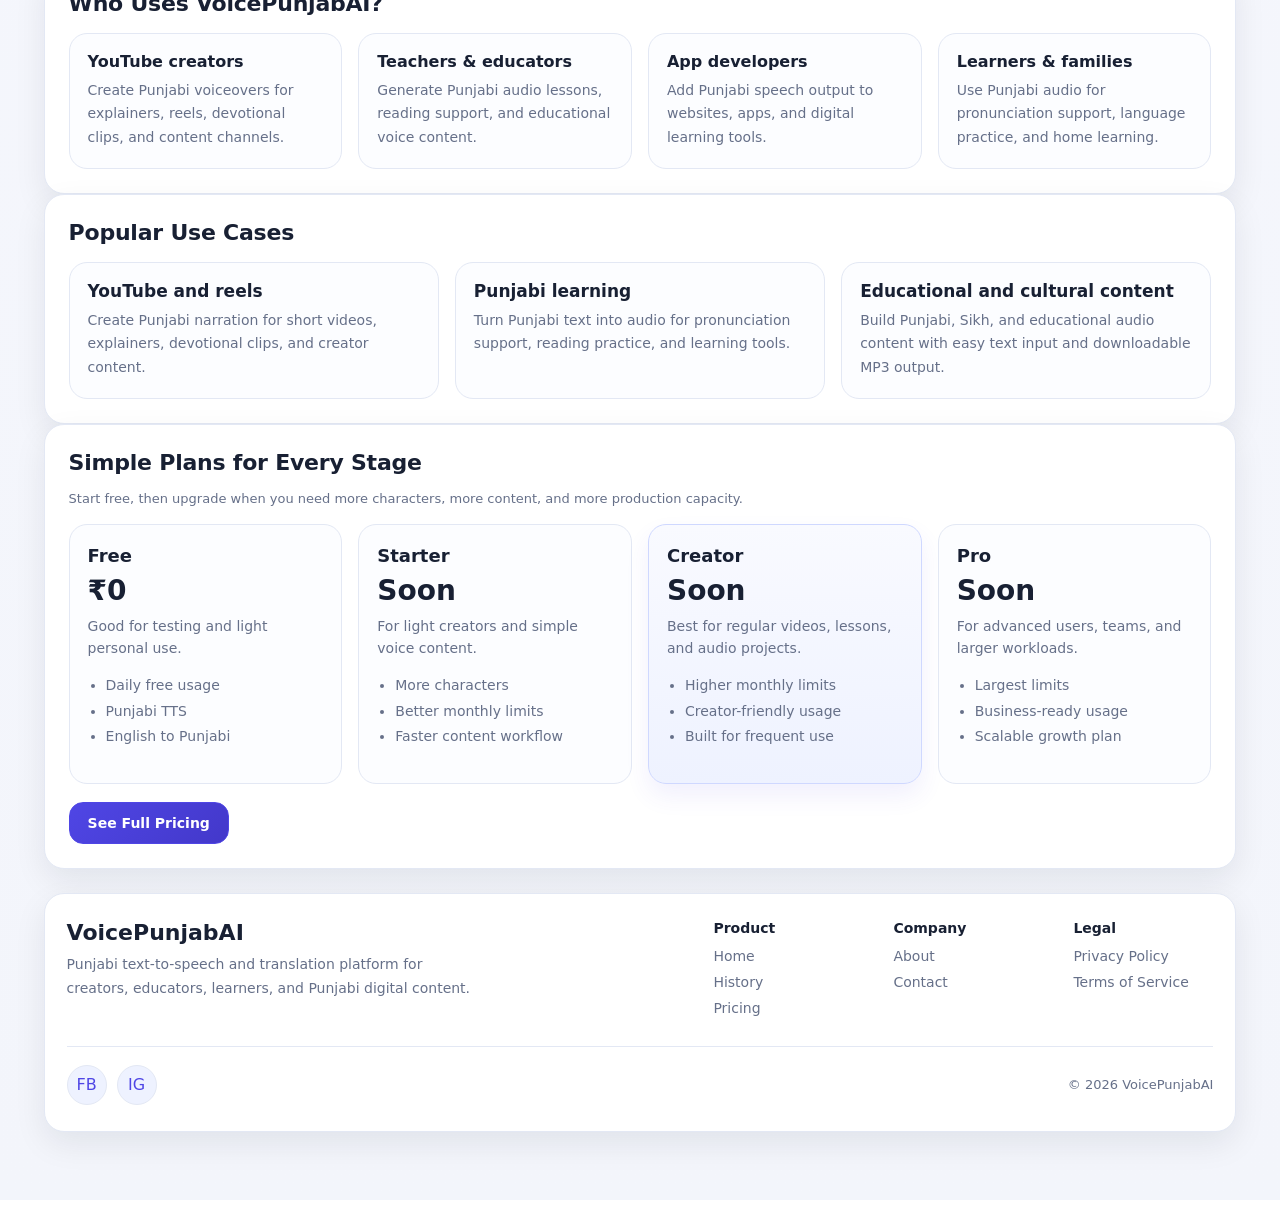
==== commit 5e13c626: "updated landing page" ====
--- a/index.html
+++ b/index.html
@@ -3,10 +3,10 @@
 <head>
   <meta charset="UTF-8" />
   <meta name="viewport" content="width=device-width, initial-scale=1.0" />
-  <title>VoicePunjabAI Punjabi TTS</title>
+  <title>VoicePunjabAI Punjabi Text-To-Speech</title>
   <meta
     name="description"
-    content="VoicePunjabAI converts Punjabi Gurmukhi text into natural MP3 voice. Translate English to Punjabi, use the Punjabi keyboard, and download audio instantly."
+    content="Convert Punjabi text to natural voice, translate English to Punjabi, use a Punjabi keyboard, and download MP3 audio instantly with VoicePunjabAI."
   />
   <link rel="stylesheet" href="css/style.css" />
   <style>
@@ -44,8 +44,8 @@
 
     .usage-box {
       border: 1px solid var(--border);
-      border-radius: 16px;
-      padding: 16px;
+      border-radius: 18px;
+      padding: 18px;
       background: #fcfdff;
     }
 
@@ -141,7 +141,7 @@
 
     .feature-box {
       border: 1px solid var(--border);
-      border-radius: 16px;
+      border-radius: 18px;
       padding: 18px;
       background: #fcfdff;
     }
@@ -167,7 +167,7 @@
 
     .step-box {
       border: 1px solid var(--border);
-      border-radius: 16px;
+      border-radius: 18px;
       padding: 18px;
       background: linear-gradient(180deg, #ffffff 0%, #fafbff 100%);
     }
@@ -176,8 +176,8 @@
       display: inline-flex;
       align-items: center;
       justify-content: center;
-      width: 32px;
-      height: 32px;
+      width: 34px;
+      height: 34px;
       border-radius: 50%;
       background: var(--primary-soft);
       color: var(--primary);
@@ -189,7 +189,7 @@
       display: grid;
       grid-template-columns: repeat(4, 1fr);
       gap: 12px;
-      margin-top: 14px;
+      margin-top: 18px;
     }
 
     .trust-pill {
@@ -212,6 +212,151 @@
       display: none;
     }
 
+    .hero-kicker {
+      display: inline-flex;
+      align-items: center;
+      gap: 8px;
+      padding: 8px 12px;
+      border-radius: 999px;
+      background: #eef2ff;
+      color: var(--primary);
+      font-size: 12px;
+      font-weight: 800;
+      border: 1px solid #dbe4ff;
+      margin-bottom: 14px;
+    }
+
+    .hero-points {
+      display: grid;
+      grid-template-columns: repeat(2, 1fr);
+      gap: 10px;
+      margin-top: 18px;
+    }
+
+    .hero-point {
+      border: 1px solid var(--border);
+      background: #ffffff;
+      border-radius: 14px;
+      padding: 12px 14px;
+      font-size: 14px;
+      font-weight: 700;
+      color: var(--text);
+    }
+
+    .demo-grid {
+      display: grid;
+      grid-template-columns: repeat(2, 1fr);
+      gap: 16px;
+      margin-top: 14px;
+    }
+
+    .demo-box {
+      border: 1px solid var(--border);
+      border-radius: 18px;
+      padding: 18px;
+      background: linear-gradient(180deg, #ffffff 0%, #fafbff 100%);
+    }
+
+    .demo-box h3 {
+      margin: 0 0 6px;
+      font-size: 17px;
+    }
+
+    .demo-text {
+      margin: 10px 0 14px;
+      padding: 12px 14px;
+      background: #f8faff;
+      border: 1px solid var(--border);
+      border-radius: 14px;
+      color: var(--text);
+      line-height: 1.7;
+      font-size: 14px;
+    }
+
+    .audience-grid {
+      display: grid;
+      grid-template-columns: repeat(4, 1fr);
+      gap: 16px;
+      margin-top: 14px;
+    }
+
+    .audience-box {
+      border: 1px solid var(--border);
+      border-radius: 18px;
+      padding: 18px;
+      background: #fcfdff;
+    }
+
+    .audience-box h3 {
+      margin: 0 0 8px;
+      font-size: 16px;
+    }
+
+    .audience-box p {
+      margin: 0;
+      color: var(--muted);
+      font-size: 14px;
+      line-height: 1.7;
+    }
+
+    .pricing-teaser-grid {
+      display: grid;
+      grid-template-columns: repeat(4, 1fr);
+      gap: 16px;
+      margin-top: 14px;
+    }
+
+    .pricing-teaser-card {
+      border: 1px solid var(--border);
+      border-radius: 18px;
+      padding: 20px 18px;
+      background: #fcfdff;
+    }
+
+    .pricing-teaser-card.featured {
+      border-color: #cfd8ff;
+      background: linear-gradient(180deg, #f9faff 0%, #eef2ff 100%);
+      box-shadow: 0 12px 24px rgba(79,70,229,.08);
+    }
+
+    .pricing-plan {
+      font-size: 18px;
+      font-weight: 800;
+      margin-bottom: 8px;
+    }
+
+    .pricing-amount {
+      font-size: 28px;
+      font-weight: 800;
+      margin-bottom: 8px;
+    }
+
+    .pricing-sub {
+      color: var(--muted);
+      font-size: 14px;
+      line-height: 1.6;
+      min-height: 44px;
+    }
+
+    .pricing-list {
+      margin-top: 14px;
+      padding-left: 18px;
+      color: var(--muted);
+      font-size: 14px;
+      line-height: 1.8;
+    }
+
+    .center-btn {
+      margin-top: 18px;
+    }
+
+    @media (max-width: 1100px) {
+      .audience-grid,
+      .pricing-teaser-grid {
+        grid-template-columns: repeat(2, 1fr);
+      }
+    }
+
     @media (max-width: 980px) {
       .header-right {
         width: 100%;
@@ -228,7 +373,11 @@
       .usage-grid,
       .feature-grid-3,
       .steps-grid,
-      .trust-strip {
+      .trust-strip,
+      .demo-grid,
+      .audience-grid,
+      .pricing-teaser-grid,
+      .hero-points {
         grid-template-columns: 1fr;
       }
     }
@@ -267,24 +416,33 @@
     <section class="card hero-card">
       <div class="hero-flex">
         <div class="hero-left">
-          <h1 class="hero-title">Create Natural Punjabi Voice in Seconds</h1>
+          <div class="hero-kicker">Punjabi Voice Platform</div>
+
+          <h1 class="hero-title">Convert Punjabi Text to Natural Voice Instantly</h1>
 
           <p class="small hero-text">
-            Convert Punjabi Gurmukhi text into MP3 audio, translate English into Punjabi,
-            and type with a built-in Punjabi keyboard. VoicePunjabAI is made for creators,
-            learners, educators, and Punjabi content workflows.
+            Generate high-quality Punjabi speech, translate English into Punjabi,
+            type with a built-in Punjabi keyboard, and download MP3 audio in seconds.
+            Built for creators, educators, learners, and Punjabi-first digital content.
           </p>
 
           <div class="btnrow hero-actions">
-            <a href="#toolStart" class="btn-link primary">Start Now</a>
-            <a href="pricing.html" class="btn-link secondary">View Plans</a>
+            <a href="#toolStart" class="btn-link primary">Try Punjabi TTS</a>
+            <a href="pricing.html" class="btn-link secondary">View Pricing</a>
+          </div>
+
+          <div class="hero-points">
+            <div class="hero-point">Punjabi text to MP3 audio</div>
+            <div class="hero-point">English to Punjabi translation</div>
+            <div class="hero-point">Built-in Punjabi keyboard</div>
+            <div class="hero-point">Fast cloud voice generation</div>
           </div>
 
           <div class="trust-strip">
             <div class="trust-pill">Punjabi MP3 Audio</div>
-            <div class="trust-pill">English → Punjabi</div>
-            <div class="trust-pill">Built-in Keyboard</div>
-            <div class="trust-pill">Fast Cloud Voice</div>
+            <div class="trust-pill">Translation Included</div>
+            <div class="trust-pill">Daily Free Usage</div>
+            <div class="trust-pill">Creator Friendly</div>
           </div>
         </div>
 
@@ -292,10 +450,39 @@
           <div class="hero-mini-box">
             <h3>Best for</h3>
             <p class="small">• Punjabi narration and explainers</p>
-            <p class="small">• YouTube, reels, and voiceovers</p>
-            <p class="small">• Punjabi learning tools</p>
-            <p class="small">• Sikh / Punjabi audio content</p>
-          </div>
+            <p class="small">• YouTube videos, reels, and voiceovers</p>
+            <p class="small">• Punjabi learning tools and lessons</p>
+            <p class="small">• Cultural, educational, and Sikh content</p>
+          </div>
+        </div>
+      </div>
+    </section>
+
+    <section class="card">
+      <h2>Punjabi Voice Demo</h2>
+      <p class="small">
+        Listen to sample Punjabi voice output before generating your own audio.
+      </p>
+
+      <div class="demo-grid">
+        <div class="demo-box">
+          <h3>Female Punjabi Voice</h3>
+          <div class="demo-text">
+            ਸਤ ਸ੍ਰੀ ਅਕਾਲ! ਇਹ VoicePunjabAI ਦਾ ਪੰਜਾਬੀ ਟੈਕਸਟ ਟੂ ਸਪੀਚ ਡੈਮੋ ਹੈ।
+          </div>
+          <audio controls preload="none">
+            <source src="demo/female-demo.mp3" type="audio/mpeg" />
+          </audio>
+        </div>
+
+        <div class="demo-box">
+          <h3>Male Punjabi Voice</h3>
+          <div class="demo-text">
+            ਸਤ ਸ੍ਰੀ ਅਕਾਲ! VoicePunjabAI ਨਾਲ ਤੁਸੀਂ ਪੰਜਾਬੀ ਆਵਾਜ਼ ਤੁਰੰਤ ਤਿਆਰ ਕਰ ਸਕਦੇ ਹੋ।
+          </div>
+          <audio controls preload="none">
+            <source src="demo/male-demo.mp3" type="audio/mpeg" />
+          </audio>
         </div>
       </div>
     </section>
@@ -347,21 +534,24 @@
         <div class="feature-box">
           <h3>Punjabi-first workflow</h3>
           <p>
-            Built specifically for Punjabi text, Punjabi voice generation, and English to Punjabi conversion.
+            Built specifically for Punjabi text, natural Punjabi voice generation,
+            and English to Punjabi conversion in one place.
           </p>
         </div>
 
         <div class="feature-box">
           <h3>Fast MP3 generation</h3>
           <p>
-            Generate playable MP3 audio quickly and download it for your own content workflow.
+            Convert text into playable MP3 audio quickly and download it for
+            videos, lessons, reels, apps, and other content workflows.
           </p>
         </div>
 
         <div class="feature-box">
           <h3>Easy for creators and learners</h3>
           <p>
-            Use it for Punjabi YouTube videos, educational content, audio lessons, and narration projects.
+            Use it for Punjabi YouTube videos, learning support, educational content,
+            audio lessons, narration, and cultural content.
           </p>
         </div>
       </div>
@@ -499,6 +689,31 @@
     </section>
 
     <section class="card">
+      <h2>Who Uses VoicePunjabAI?</h2>
+      <div class="audience-grid">
+        <div class="audience-box">
+          <h3>YouTube creators</h3>
+          <p>Create Punjabi voiceovers for explainers, reels, devotional clips, and content channels.</p>
+        </div>
+
+        <div class="audience-box">
+          <h3>Teachers & educators</h3>
+          <p>Generate Punjabi audio lessons, reading support, and educational voice content.</p>
+        </div>
+
+        <div class="audience-box">
+          <h3>App developers</h3>
+          <p>Add Punjabi speech output to websites, apps, and digital learning tools.</p>
+        </div>
+
+        <div class="audience-box">
+          <h3>Learners & families</h3>
+          <p>Use Punjabi audio for pronunciation support, language practice, and home learning.</p>
+        </div>
+      </div>
+    </section>
+
+    <section class="card">
       <h2>Popular Use Cases</h2>
       <div class="feature-grid-3">
         <div class="feature-box">
@@ -513,8 +728,65 @@
 
         <div class="feature-box">
           <h3>Educational and cultural content</h3>
-          <p>Build Sikh, Punjabi, and educational audio content with easy text input and downloadable MP3 output.</p>
-        </div>
+          <p>Build Punjabi, Sikh, and educational audio content with easy text input and downloadable MP3 output.</p>
+        </div>
+      </div>
+    </section>
+
+    <section class="card">
+      <h2>Simple Plans for Every Stage</h2>
+      <p class="small">
+        Start free, then upgrade when you need more characters, more content, and more production capacity.
+      </p>
+
+      <div class="pricing-teaser-grid">
+        <div class="pricing-teaser-card">
+          <div class="pricing-plan">Free</div>
+          <div class="pricing-amount">₹0</div>
+          <div class="pricing-sub">Good for testing and light personal use.</div>
+          <ul class="pricing-list">
+            <li>Daily free usage</li>
+            <li>Punjabi TTS</li>
+            <li>English to Punjabi</li>
+          </ul>
+        </div>
+
+        <div class="pricing-teaser-card">
+          <div class="pricing-plan">Starter</div>
+          <div class="pricing-amount">Soon</div>
+          <div class="pricing-sub">For light creators and simple voice content.</div>
+          <ul class="pricing-list">
+            <li>More characters</li>
+            <li>Better monthly limits</li>
+            <li>Faster content workflow</li>
+          </ul>
+        </div>
+
+        <div class="pricing-teaser-card featured">
+          <div class="pricing-plan">Creator</div>
+          <div class="pricing-amount">Soon</div>
+          <div class="pricing-sub">Best for regular videos, lessons, and audio projects.</div>
+          <ul class="pricing-list">
+            <li>Higher monthly limits</li>
+            <li>Creator-friendly usage</li>
+            <li>Built for frequent use</li>
+          </ul>
+        </div>
+
+        <div class="pricing-teaser-card">
+          <div class="pricing-plan">Pro</div>
+          <div class="pricing-amount">Soon</div>
+          <div class="pricing-sub">For advanced users, teams, and larger workloads.</div>
+          <ul class="pricing-list">
+            <li>Largest limits</li>
+            <li>Business-ready usage</li>
+            <li>Scalable growth plan</li>
+          </ul>
+        </div>
+      </div>
+
+      <div class="center-btn">
+        <a href="pricing.html" class="btn-link primary">See Full Pricing</a>
       </div>
     </section>
 
@@ -522,7 +794,10 @@
       <div class="footer-top">
         <div class="footer-brand">
           <div class="footer-title">VoicePunjabAI</div>
-          <p class="footer-text">Punjabi Text-to-Speech and translation tool.</p>
+          <p class="footer-text">
+            Punjabi text-to-speech and translation platform for creators, educators,
+            learners, and Punjabi digital content.
+          </p>
         </div>
 
         <div class="footer-links">
--- a/css/style.css
+++ b/css/style.css
@@ -28,7 +28,10 @@
 body{
   margin:0;
   font-family:Inter, system-ui, -apple-system, Segoe UI, Roboto, Arial, sans-serif;
-  background:linear-gradient(180deg,#f8f9ff 0%, #f3f5fb 100%);
+  background:
+    radial-gradient(circle at top left, rgba(79,70,229,0.06), transparent 28%),
+    radial-gradient(circle at top right, rgba(67,56,202,0.05), transparent 24%),
+    linear-gradient(180deg,#f8f9ff 0%, #f3f5fb 100%);
   color:var(--text);
 }
 
@@ -176,7 +179,7 @@
 }
 
 .grid{
-  margin-top:18px;
+  margin-top:20px;
   display:grid;
   grid-template-columns:1fr 1fr;
   gap:20px;
@@ -187,55 +190,57 @@
   border:1px solid var(--border);
   border-radius:var(--radius);
   box-shadow:var(--shadow);
-  padding:22px;
+  padding:24px;
 }
 
 .hero-card{
   margin-top:20px;
-  padding:22px 24px;
+  padding:30px 28px;
+  overflow:hidden;
 }
 
 .hero-flex{
   display:flex;
   flex-wrap:wrap;
-  gap:18px;
+  gap:26px;
   align-items:center;
   justify-content:space-between;
 }
 
 .hero-left{
-  flex:1;
+  flex:1.2;
   min-width:280px;
 }
 
 .hero-right{
-  flex:1;
+  flex:.8;
   min-width:260px;
 }
 
 .hero-title{
-  margin:0 0 10px;
-  font-size:34px;
-  line-height:1.15;
+  margin:0 0 12px;
+  font-size:42px;
+  line-height:1.12;
   font-weight:800;
-  letter-spacing:-0.02em;
+  letter-spacing:-0.03em;
+  max-width:760px;
 }
 
 .hero-text{
-  font-size:15px;
-  max-width:680px;
+  font-size:16px;
+  max-width:720px;
   margin-top:0;
-  line-height:1.7;
+  line-height:1.8;
 }
 
 .hero-actions{
-  margin-top:14px;
+  margin-top:16px;
 }
 
 .btn-link{
   text-decoration:none;
   display:inline-block;
-  padding:11px 16px;
+  padding:12px 18px;
   border-radius:14px;
   font-weight:800;
   font-size:14px;
@@ -267,7 +272,7 @@
 .hero-mini-box{
   border:1px solid var(--border);
   border-radius:18px;
-  padding:16px 18px;
+  padding:18px 18px;
   background:linear-gradient(180deg,#ffffff 0%, #fafbff 100%);
   box-shadow:0 10px 24px rgba(15,23,42,.05);
 }
@@ -308,8 +313,9 @@
 
 h2{
   margin:0 0 10px;
-  font-size:18px;
+  font-size:22px;
   line-height:1.3;
+  letter-spacing:-0.01em;
 }
 
 .option-head{
@@ -683,6 +689,10 @@
   .status{
     align-self:flex-start;
   }
+
+  .hero-title{
+    font-size:34px;
+  }
 }
 
 @media (max-width:900px){
@@ -715,17 +725,21 @@
   }
 
   .hero-title{
-    font-size:28px;
+    font-size:30px;
   }
 
   .hero-card{
-    padding:18px 16px;
+    padding:20px 18px;
+  }
+
+  .card{
+    padding:20px;
   }
 }
 
 @media (max-width:600px){
   .hero-title{
-    font-size:24px;
+    font-size:26px;
   }
 
   .hero-text{
@@ -733,7 +747,15 @@
   }
 
   .btn-link{
-    width:99%;
+    width:100%;
     text-align:center;
   }
+
+  .topbar{
+    padding:16px;
+  }
+
+  .card{
+    padding:18px;
+  }
 }
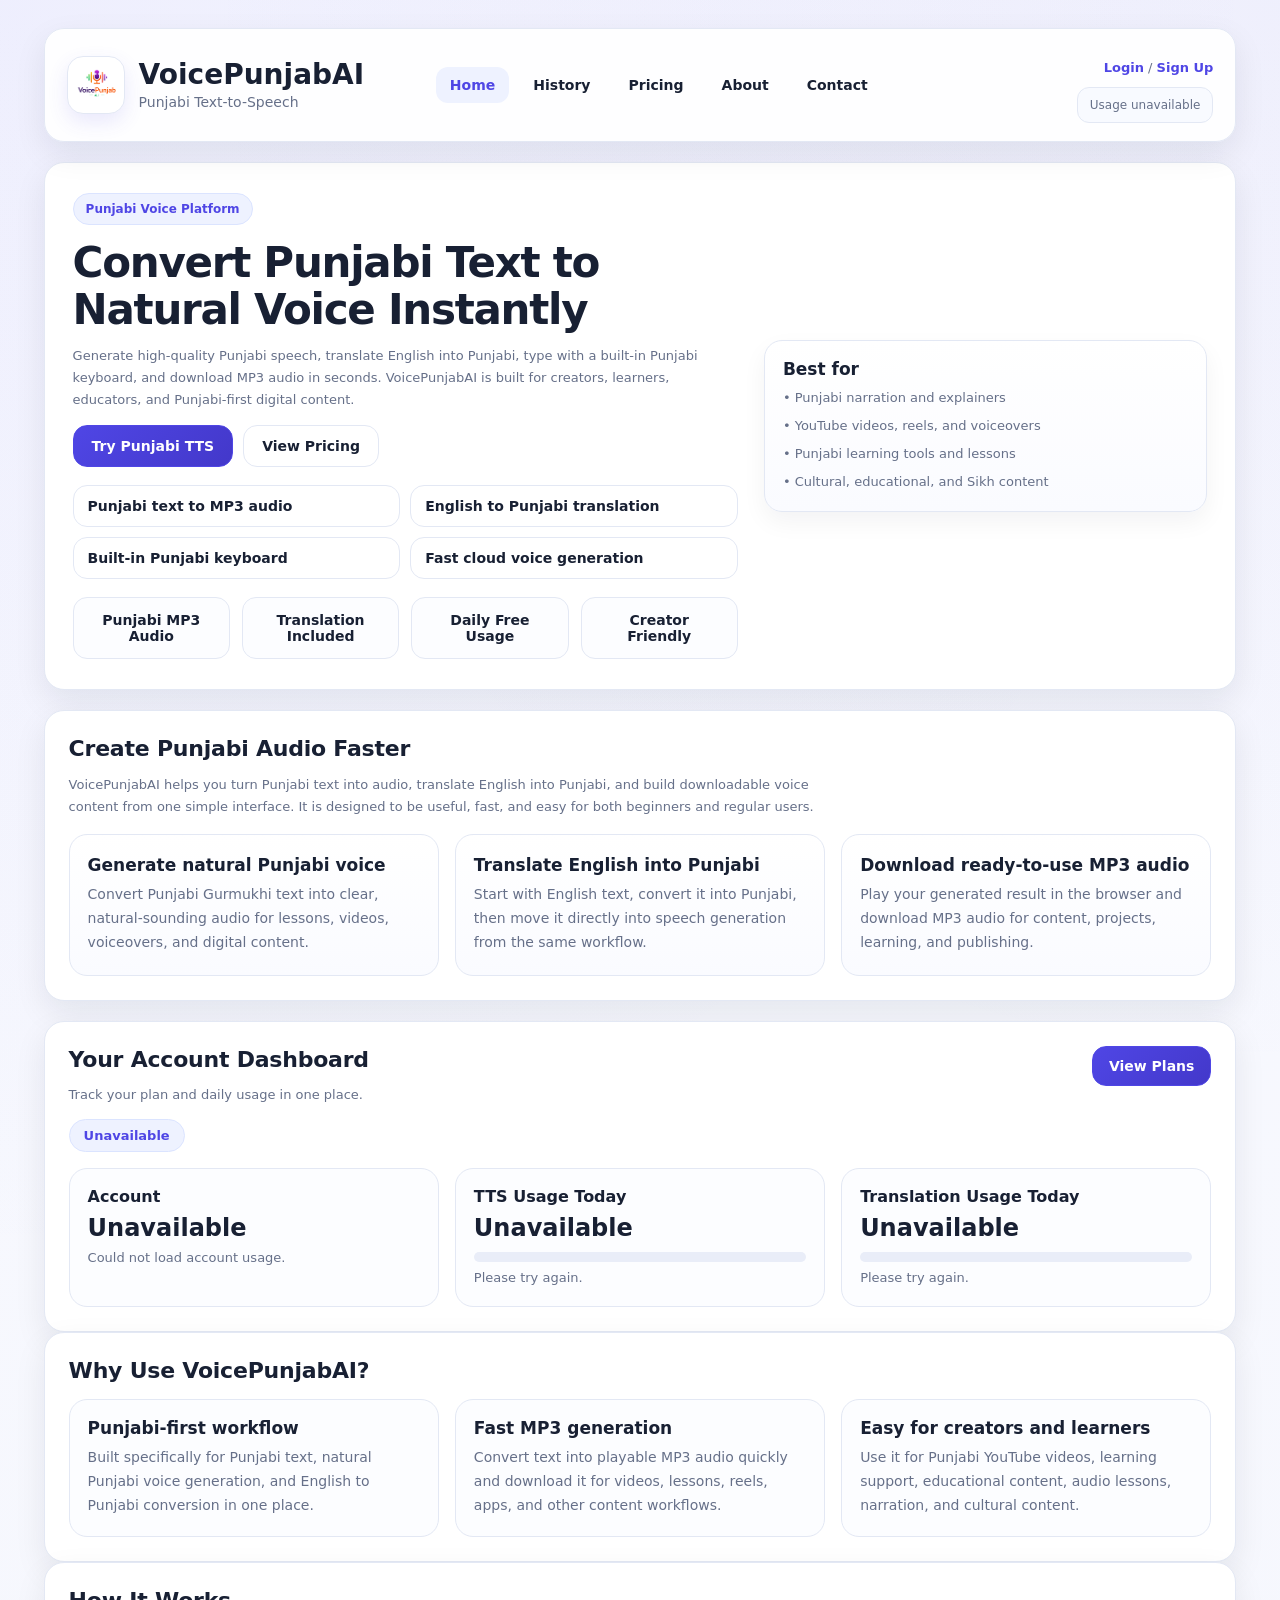
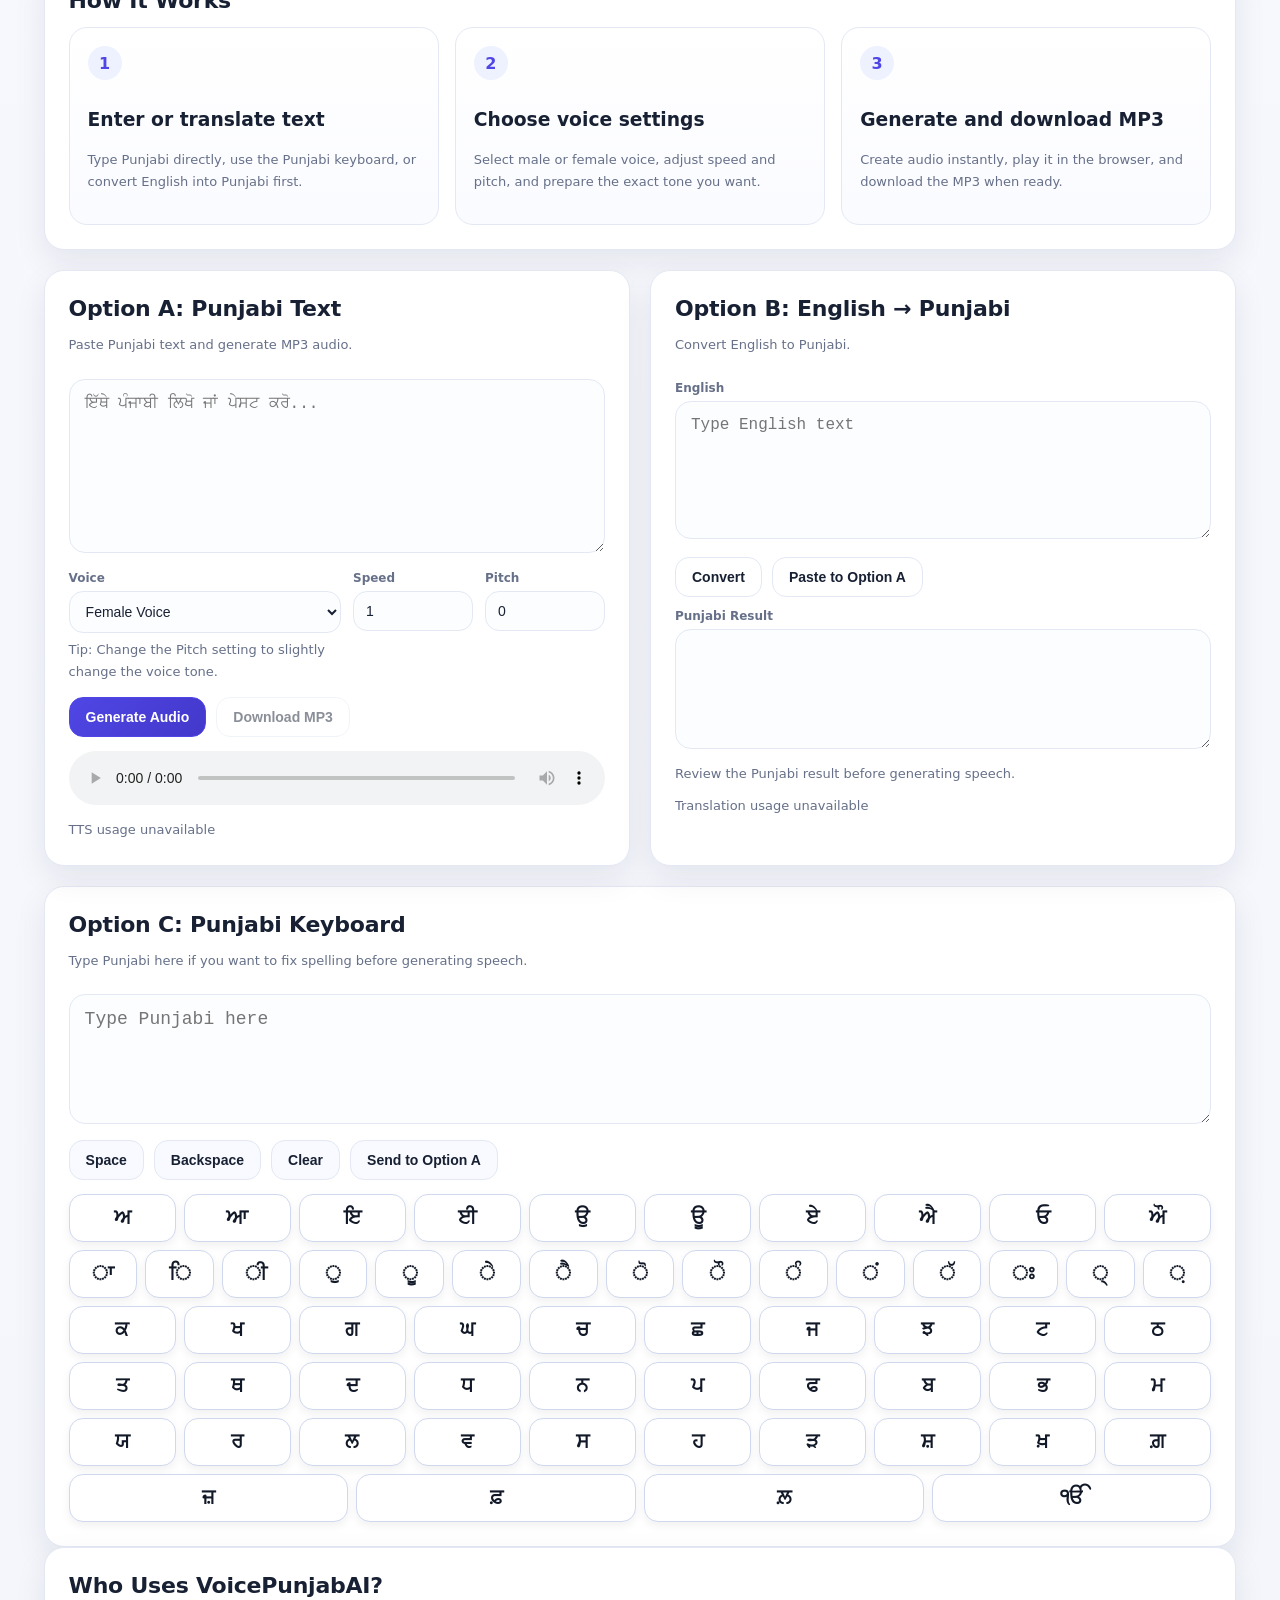
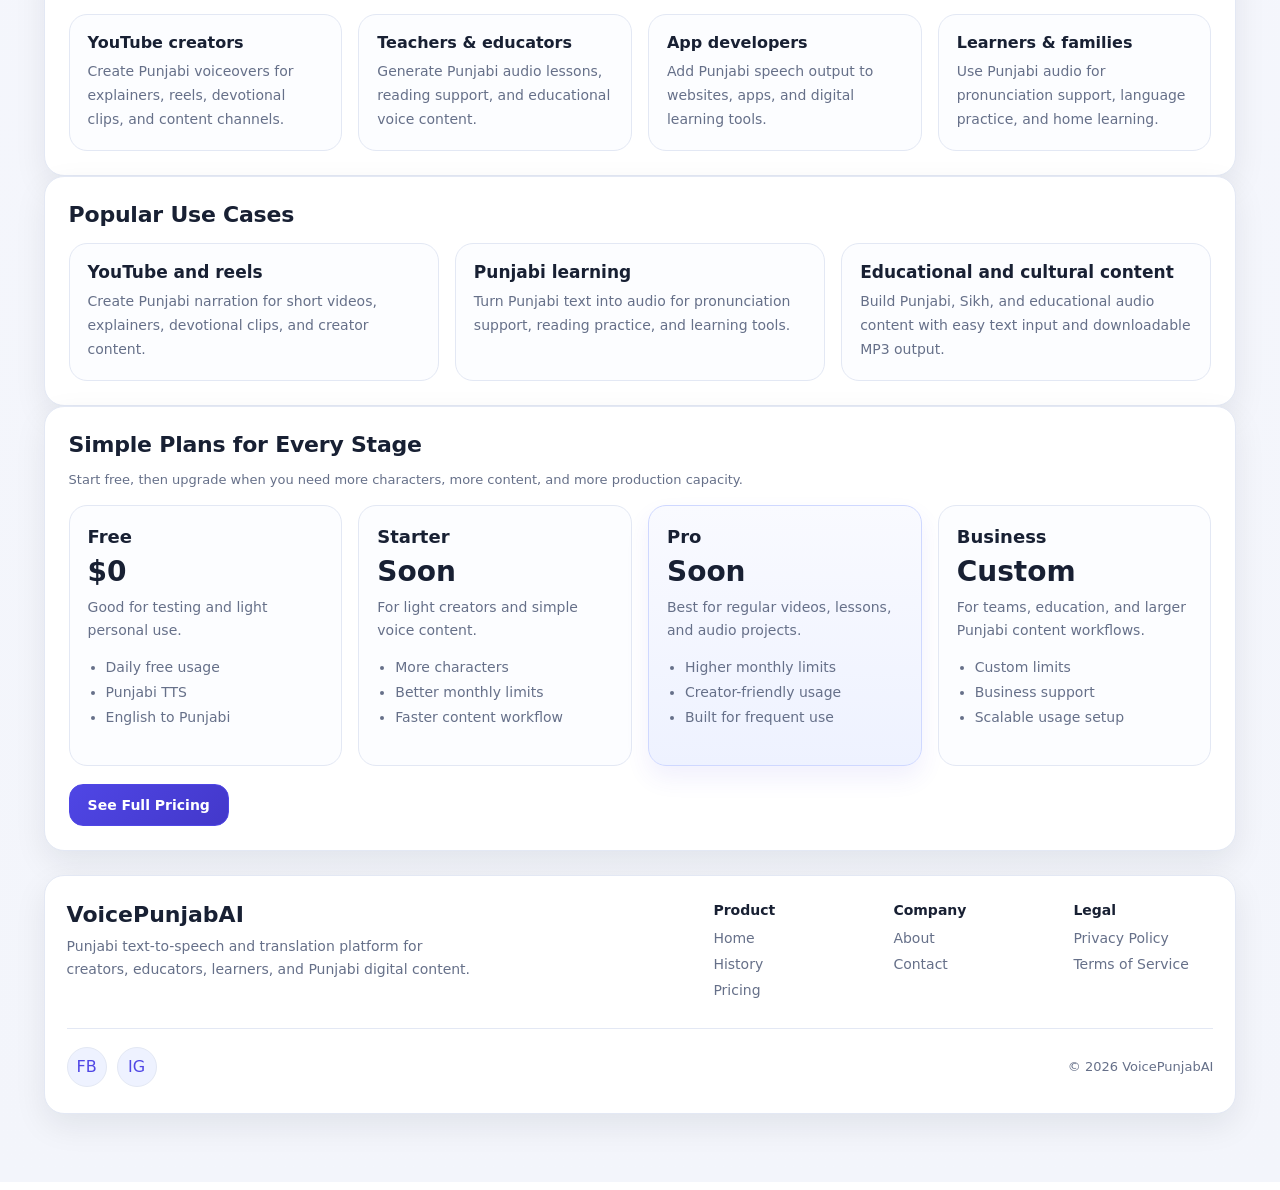
==== commit 619cdce0: "updated landing page" ====
--- a/index.html
+++ b/index.html
@@ -7,6 +7,10 @@
   <meta
     name="description"
     content="Convert Punjabi text to natural voice, translate English to Punjabi, use a Punjabi keyboard, and download MP3 audio instantly with VoicePunjabAI."
+  />
+  <meta
+    name="keywords"
+    content="Punjabi text to speech, Punjabi TTS, Punjabi AI voice, Gurmukhi text to speech, Punjabi voice generator, English to Punjabi translation"
   />
   <link rel="stylesheet" href="css/style.css" />
   <style>
@@ -243,32 +247,36 @@
       color: var(--text);
     }
 
-    .demo-grid {
+    .marketing-card {
+      margin-top: 20px;
+    }
+
+    .marketing-head {
+      max-width: 760px;
+    }
+
+    .marketing-grid {
       display: grid;
-      grid-template-columns: repeat(2, 1fr);
+      grid-template-columns: repeat(3, 1fr);
       gap: 16px;
-      margin-top: 14px;
-    }
-
-    .demo-box {
+      margin-top: 16px;
+    }
+
+    .marketing-box {
       border: 1px solid var(--border);
       border-radius: 18px;
-      padding: 18px;
+      padding: 20px 18px;
       background: linear-gradient(180deg, #ffffff 0%, #fafbff 100%);
     }
 
-    .demo-box h3 {
-      margin: 0 0 6px;
+    .marketing-box h3 {
+      margin: 0 0 8px;
       font-size: 17px;
     }
 
-    .demo-text {
-      margin: 10px 0 14px;
-      padding: 12px 14px;
-      background: #f8faff;
-      border: 1px solid var(--border);
-      border-radius: 14px;
-      color: var(--text);
+    .marketing-box p {
+      margin: 0;
+      color: var(--muted);
       line-height: 1.7;
       font-size: 14px;
     }
@@ -374,10 +382,10 @@
       .feature-grid-3,
       .steps-grid,
       .trust-strip,
-      .demo-grid,
       .audience-grid,
       .pricing-teaser-grid,
-      .hero-points {
+      .hero-points,
+      .marketing-grid {
         grid-template-columns: 1fr;
       }
     }
@@ -423,7 +431,7 @@
           <p class="small hero-text">
             Generate high-quality Punjabi speech, translate English into Punjabi,
             type with a built-in Punjabi keyboard, and download MP3 audio in seconds.
-            Built for creators, educators, learners, and Punjabi-first digital content.
+            VoicePunjabAI is built for creators, learners, educators, and Punjabi-first digital content.
           </p>
 
           <div class="btnrow hero-actions">
@@ -458,31 +466,39 @@
       </div>
     </section>
 
-    <section class="card">
-      <h2>Punjabi Voice Demo</h2>
-      <p class="small">
-        Listen to sample Punjabi voice output before generating your own audio.
-      </p>
-
-      <div class="demo-grid">
-        <div class="demo-box">
-          <h3>Female Punjabi Voice</h3>
-          <div class="demo-text">
-            ਸਤ ਸ੍ਰੀ ਅਕਾਲ! ਇਹ VoicePunjabAI ਦਾ ਪੰਜਾਬੀ ਟੈਕਸਟ ਟੂ ਸਪੀਚ ਡੈਮੋ ਹੈ।
-          </div>
-          <audio controls preload="none">
-            <source src="demo/female-demo.mp3" type="audio/mpeg" />
-          </audio>
-        </div>
-
-        <div class="demo-box">
-          <h3>Male Punjabi Voice</h3>
-          <div class="demo-text">
-            ਸਤ ਸ੍ਰੀ ਅਕਾਲ! VoicePunjabAI ਨਾਲ ਤੁਸੀਂ ਪੰਜਾਬੀ ਆਵਾਜ਼ ਤੁਰੰਤ ਤਿਆਰ ਕਰ ਸਕਦੇ ਹੋ।
-          </div>
-          <audio controls preload="none">
-            <source src="demo/male-demo.mp3" type="audio/mpeg" />
-          </audio>
+    <section class="card marketing-card">
+      <div class="marketing-head">
+        <h2>Create Punjabi Audio Faster</h2>
+        <p class="small">
+          VoicePunjabAI helps you turn Punjabi text into audio, translate English into Punjabi,
+          and build downloadable voice content from one simple interface. It is designed to be useful,
+          fast, and easy for both beginners and regular users.
+        </p>
+      </div>
+
+      <div class="marketing-grid">
+        <div class="marketing-box">
+          <h3>Generate natural Punjabi voice</h3>
+          <p>
+            Convert Punjabi Gurmukhi text into clear, natural-sounding audio for lessons,
+            videos, voiceovers, and digital content.
+          </p>
+        </div>
+
+        <div class="marketing-box">
+          <h3>Translate English into Punjabi</h3>
+          <p>
+            Start with English text, convert it into Punjabi, then move it directly into
+            speech generation from the same workflow.
+          </p>
+        </div>
+
+        <div class="marketing-box">
+          <h3>Download ready-to-use MP3 audio</h3>
+          <p>
+            Play your generated result in the browser and download MP3 audio for content,
+            projects, learning, and publishing.
+          </p>
         </div>
       </div>
     </section>
@@ -742,7 +758,7 @@
       <div class="pricing-teaser-grid">
         <div class="pricing-teaser-card">
           <div class="pricing-plan">Free</div>
-          <div class="pricing-amount">₹0</div>
+          <div class="pricing-amount">$0</div>
           <div class="pricing-sub">Good for testing and light personal use.</div>
           <ul class="pricing-list">
             <li>Daily free usage</li>
@@ -763,7 +779,7 @@
         </div>
 
         <div class="pricing-teaser-card featured">
-          <div class="pricing-plan">Creator</div>
+          <div class="pricing-plan">Pro</div>
           <div class="pricing-amount">Soon</div>
           <div class="pricing-sub">Best for regular videos, lessons, and audio projects.</div>
           <ul class="pricing-list">
@@ -774,13 +790,13 @@
         </div>
 
         <div class="pricing-teaser-card">
-          <div class="pricing-plan">Pro</div>
-          <div class="pricing-amount">Soon</div>
-          <div class="pricing-sub">For advanced users, teams, and larger workloads.</div>
+          <div class="pricing-plan">Business</div>
+          <div class="pricing-amount">Custom</div>
+          <div class="pricing-sub">For teams, education, and larger Punjabi content workflows.</div>
           <ul class="pricing-list">
-            <li>Largest limits</li>
-            <li>Business-ready usage</li>
-            <li>Scalable growth plan</li>
+            <li>Custom limits</li>
+            <li>Business support</li>
+            <li>Scalable usage setup</li>
           </ul>
         </div>
       </div>
